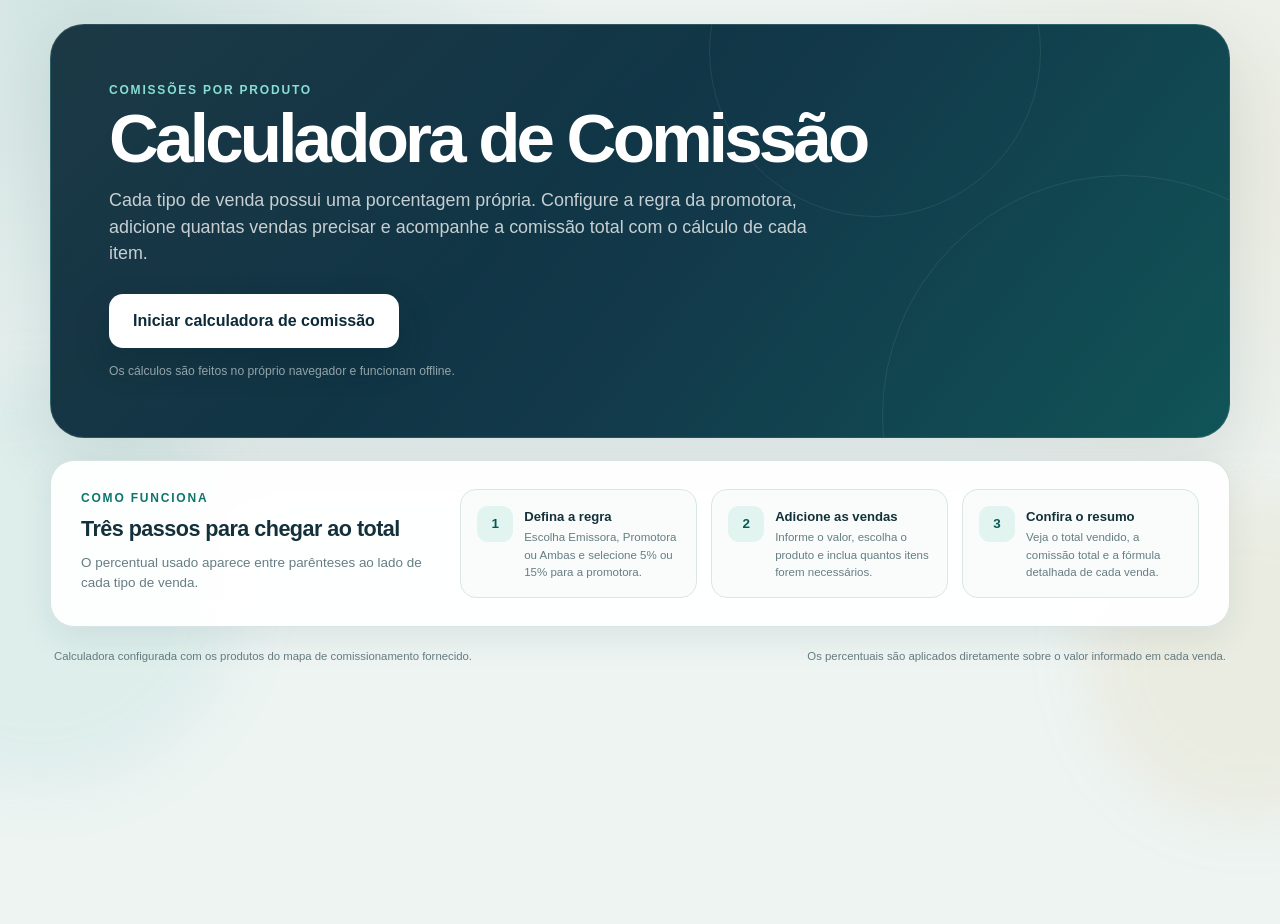
==== calculadora-comissao.html @ 740c47ad "Add commission calculator" ====
<!doctype html>
<html lang="pt-BR">
<head>
  <meta charset="utf-8">
  <meta name="viewport" content="width=device-width, initial-scale=1">
  <meta name="theme-color" content="#12394a">
  <meta name="description" content="Calculadora de comissão por produto, com inclusão de várias vendas, escolha de 5% ou 15% para a promotora e resumo detalhado item por item.">
  <title>Calculadora de Comissão</title>
  <style>
:root {
  --bg: #edf4f2;
  --surface: rgba(255, 255, 255, 0.94);
  --surface-solid: #ffffff;
  --ink: #14313b;
  --muted: #667d83;
  --line: #d9e6e3;
  --line-strong: #c8d9d5;
  --primary: #0d756e;
  --primary-dark: #075a54;
  --primary-soft: #e1f4f0;
  --primary-softer: #f0faf8;
  --navy: #12394a;
  --navy-dark: #0c2a38;
  --gold: #d5a54c;
  --danger: #9c3c3c;
  --danger-soft: #fff1f1;
  --warning: #845f16;
  --warning-soft: #fff8e7;
  --shadow: 0 24px 70px rgba(17, 54, 63, 0.11);
  --shadow-soft: 0 12px 34px rgba(17, 54, 63, 0.075);
  --radius-xl: 30px;
  --radius-lg: 22px;
  --radius-md: 16px;
  --radius-sm: 12px;
  --focus: 0 0 0 4px rgba(13, 117, 110, 0.17);
}

* {
  box-sizing: border-box;
}

html {
  color-scheme: light;
  scroll-behavior: smooth;
}

body {
  min-width: 320px;
  min-height: 100vh;
  margin: 0;
  overflow-x: hidden;
  background:
    radial-gradient(circle at 7% 0%, rgba(13, 117, 110, 0.13), transparent 30rem),
    radial-gradient(circle at 95% 18%, rgba(213, 165, 76, 0.1), transparent 25rem),
    var(--bg);
  color: var(--ink);
  font-family: Inter, ui-sans-serif, -apple-system, BlinkMacSystemFont, "Segoe UI", sans-serif;
  line-height: 1.5;
  -webkit-font-smoothing: antialiased;
}

button,
input,
select {
  font: inherit;
}

button,
select,
summary {
  -webkit-tap-highlight-color: transparent;
}

button,
select,
summary {
  cursor: pointer;
}

button {
  border: 0;
}

button:disabled {
  cursor: not-allowed;
  opacity: 0.48;
  transform: none !important;
  box-shadow: none !important;
}

h1,
h2,
h3,
p {
  margin-top: 0;
}

.page-glow {
  position: fixed;
  z-index: -1;
  border-radius: 999px;
  filter: blur(30px);
  pointer-events: none;
}

.page-glow-one {
  top: 24rem;
  left: -10rem;
  width: 25rem;
  height: 25rem;
  background: rgba(90, 181, 171, 0.1);
}

.page-glow-two {
  right: -8rem;
  bottom: 5rem;
  width: 20rem;
  height: 20rem;
  background: rgba(213, 165, 76, 0.1);
}

.app-shell {
  width: min(1180px, calc(100% - 32px));
  margin: 24px auto 44px;
}

.hero {
  position: relative;
  min-height: 330px;
  padding: 56px 58px;
  overflow: hidden;
  border: 1px solid rgba(255, 255, 255, 0.12);
  border-radius: 34px;
  background:
    linear-gradient(135deg, rgba(255, 255, 255, 0.07), transparent 42%),
    linear-gradient(128deg, var(--navy-dark), var(--navy) 55%, #0f665f 130%);
  box-shadow: var(--shadow);
  color: #fff;
}

.hero::before,
.hero::after {
  position: absolute;
  content: "";
  border: 1px solid rgba(255, 255, 255, 0.08);
  border-radius: 50%;
  pointer-events: none;
}

.hero::before {
  top: -140px;
  right: 16%;
  width: 330px;
  height: 330px;
}

.hero::after {
  right: -135px;
  bottom: -220px;
  width: 480px;
  height: 480px;
}

.eyebrow,
.section-kicker {
  margin-bottom: 6px;
  color: #87ded4;
  font-size: 0.75rem;
  font-weight: 850;
  letter-spacing: 0.15em;
  text-transform: uppercase;
}

.hero h1 {
  position: relative;
  z-index: 1;
  max-width: 760px;
  margin-bottom: 14px;
  font-size: clamp(2.45rem, 5.4vw, 4.5rem);
  line-height: 0.98;
  letter-spacing: -0.055em;
}

.hero-copy {
  position: relative;
  z-index: 1;
  max-width: 720px;
  margin-bottom: 27px;
  color: rgba(255, 255, 255, 0.76);
  font-size: clamp(1rem, 1.6vw, 1.12rem);
}

.hero-button,
.primary-button,
.secondary-button,
.ghost-button,
.copy-button,
.danger-button,
.item-action {
  min-height: 48px;
  border-radius: 14px;
  font-weight: 780;
  transition: transform 150ms ease, box-shadow 150ms ease, background 150ms ease, border-color 150ms ease, color 150ms ease;
}

.hero-button {
  position: relative;
  z-index: 1;
  min-height: 54px;
  padding: 0 24px;
  background: #fff;
  box-shadow: 0 15px 34px rgba(2, 30, 38, 0.22);
  color: var(--navy-dark);
}

.hero-button:hover,
.primary-button:hover,
.secondary-button:hover,
.ghost-button:hover,
.copy-button:hover,
.danger-button:hover,
.item-action:hover {
  transform: translateY(-1px);
}

.hero-button:hover {
  box-shadow: 0 18px 40px rgba(2, 30, 38, 0.28);
}

.hero-note {
  position: relative;
  z-index: 1;
  margin: 14px 0 0;
  color: rgba(255, 255, 255, 0.55);
  font-size: 0.76rem;
}

.how-card,
.card {
  border: 1px solid rgba(211, 226, 223, 0.9);
  background: var(--surface);
  box-shadow: var(--shadow-soft);
  backdrop-filter: blur(12px);
}

.how-card {
  display: grid;
  grid-template-columns: minmax(220px, 0.72fr) minmax(0, 1.55fr);
  gap: 36px;
  margin-top: 22px;
  padding: 28px 30px;
  border-radius: 24px;
}

.how-heading h2 {
  margin-bottom: 8px;
  font-size: 1.35rem;
  letter-spacing: -0.025em;
}

.how-heading > p:last-child {
  margin-bottom: 0;
  color: var(--muted);
  font-size: 0.84rem;
}

.how-card .section-kicker,
.card .section-kicker {
  color: var(--primary);
}

.how-steps {
  display: grid;
  grid-template-columns: repeat(3, minmax(0, 1fr));
  gap: 14px;
}

.how-steps article {
  display: flex;
  gap: 11px;
  min-width: 0;
  padding: 16px;
  border: 1px solid var(--line);
  border-radius: var(--radius-md);
  background: rgba(248, 252, 251, 0.86);
}

.how-steps article > span,
.step-number {
  display: grid;
  flex: 0 0 auto;
  width: 36px;
  height: 36px;
  place-items: center;
  border-radius: 11px;
  background: var(--primary-soft);
  color: var(--primary-dark);
  font-size: 0.84rem;
  font-weight: 900;
}

.how-steps strong {
  display: block;
  margin: 1px 0 3px;
  font-size: 0.82rem;
}

.how-steps p {
  margin: 0;
  color: var(--muted);
  font-size: 0.72rem;
}

.calculator-area {
  margin-top: 24px;
  scroll-margin-top: 16px;
}

.calculator-area.revealed {
  animation: reveal 320ms ease both;
}

@keyframes reveal {
  from {
    transform: translateY(12px);
    opacity: 0;
  }
  to {
    transform: translateY(0);
    opacity: 1;
  }
}

.card {
  border-radius: var(--radius-xl);
}

.settings-card,
.sale-form-card,
.summary-card,
.sales-card {
  padding: 30px;
}

.section-heading {
  display: flex;
  align-items: flex-start;
  gap: 14px;
  margin-bottom: 26px;
}

.section-heading h2,
.summary-heading h2,
.sales-heading h2 {
  margin-bottom: 3px;
  font-size: 1.28rem;
  letter-spacing: -0.025em;
}

.section-heading > div > p:last-child,
.summary-heading p,
.sales-heading p {
  margin-bottom: 0;
  color: var(--muted);
  font-size: 0.83rem;
}

.settings-grid {
  display: grid;
  grid-template-columns: repeat(2, minmax(0, 1fr));
  gap: 16px;
}

.choice-fieldset {
  min-width: 0;
  margin: 0;
  padding: 18px;
  border: 1px solid var(--line);
  border-radius: 18px;
  background: #fbfdfd;
}

.choice-fieldset legend {
  padding: 0 5px;
  color: #294850;
  font-size: 0.84rem;
  font-weight: 820;
}

.segmented-options {
  display: grid;
  gap: 8px;
}

.role-options {
  grid-template-columns: repeat(3, minmax(0, 1fr));
}

.promoter-options {
  grid-template-columns: repeat(2, minmax(0, 1fr));
}

.segmented-options label {
  margin: 0;
}

.segmented-options input {
  position: absolute;
  width: 1px;
  height: 1px;
  overflow: hidden;
  opacity: 0;
  pointer-events: none;
}

.segmented-options span {
  display: grid;
  min-height: 48px;
  place-items: center;
  padding: 8px 10px;
  border: 1px solid var(--line);
  border-radius: 12px;
  background: #fff;
  color: var(--muted);
  font-size: 0.82rem;
  font-weight: 790;
  text-align: center;
  transition: border-color 150ms ease, background 150ms ease, color 150ms ease, box-shadow 150ms ease, transform 150ms ease;
}

.segmented-options span:hover {
  transform: translateY(-1px);
  border-color: #b8d3ce;
}

.segmented-options input:checked + span {
  border-color: rgba(13, 117, 110, 0.4);
  background: var(--primary-soft);
  box-shadow: 0 7px 18px rgba(13, 117, 110, 0.08);
  color: var(--primary-dark);
}

.segmented-options input:focus-visible + span {
  box-shadow: var(--focus);
}

.field-help {
  margin: 9px 2px 0;
  color: var(--muted);
  font-size: 0.72rem;
}

.product-rule-note {
  display: grid;
  grid-template-columns: minmax(220px, 0.7fr) minmax(0, 1.5fr);
  gap: 18px;
  margin-top: 16px;
  padding: 17px 18px;
  border: 1px solid #ead8aa;
  border-radius: 16px;
  background: var(--warning-soft);
  color: var(--warning);
}

.product-rule-note strong {
  font-size: 0.84rem;
}

.product-rule-note p {
  margin: 0;
  font-size: 0.76rem;
}

.workspace-grid {
  display: grid;
  grid-template-columns: minmax(0, 1.08fr) minmax(340px, 0.92fr);
  gap: 24px;
  margin-top: 24px;
  align-items: start;
}

.sale-form-card {
  min-width: 0;
}

.summary-card {
  position: sticky;
  top: 16px;
  overflow: hidden;
  background:
    linear-gradient(160deg, rgba(225, 244, 240, 0.66), rgba(255, 255, 255, 0.96) 42%),
    var(--surface-solid);
}

.summary-card::after {
  position: absolute;
  top: -80px;
  right: -85px;
  width: 210px;
  height: 210px;
  border: 28px solid rgba(13, 117, 110, 0.035);
  border-radius: 50%;
  content: "";
  pointer-events: none;
}

.summary-card > * {
  position: relative;
  z-index: 1;
}

.field {
  margin-bottom: 21px;
}

.field label {
  display: block;
  margin-bottom: 8px;
  color: #294850;
  font-size: 0.86rem;
  font-weight: 780;
}

.currency-control,
.select-wrap,
.search-control {
  position: relative;
}

.currency-control {
  display: flex;
  align-items: center;
  min-height: 60px;
  overflow: hidden;
  border: 1px solid var(--line);
  border-radius: 15px;
  background: #fbfdfd;
  transition: border-color 150ms ease, box-shadow 150ms ease, background 150ms ease;
}

.currency-control:focus-within,
.select-wrap:focus-within,
.search-control:focus-within {
  border-color: rgba(13, 117, 110, 0.6);
  background: #fff;
  box-shadow: var(--focus);
}

.currency-control.invalid {
  border-color: rgba(156, 60, 60, 0.65);
  box-shadow: 0 0 0 4px rgba(156, 60, 60, 0.1);
}

.currency-control > span {
  display: grid;
  align-self: stretch;
  min-width: 58px;
  place-items: center;
  border-right: 1px solid var(--line);
  background: #f0f7f6;
  color: var(--primary-dark);
  font-weight: 850;
}

.currency-control input {
  width: 100%;
  min-width: 0;
  padding: 14px 16px;
  border: 0;
  outline: 0;
  background: transparent;
  color: var(--ink);
  font-size: 1.32rem;
  font-weight: 790;
}

.currency-control input::placeholder {
  color: #a7b8bb;
}

.select-wrap {
  display: flex;
  align-items: center;
  min-height: 56px;
  border: 1px solid var(--line);
  border-radius: 15px;
  background: #fbfdfd;
  transition: border-color 150ms ease, box-shadow 150ms ease, background 150ms ease;
}

.select-wrap select {
  width: 100%;
  min-height: 56px;
  padding: 0 48px 0 15px;
  border: 0;
  outline: 0;
  appearance: none;
  background: transparent;
  color: var(--ink);
  font-weight: 670;
}

.select-wrap > svg {
  position: absolute;
  right: 16px;
  width: 20px;
  height: 20px;
  color: var(--primary);
  pointer-events: none;
}

.field-hint,
.field-error {
  margin: 7px 2px 0;
  font-size: 0.73rem;
}

.field-hint {
  color: var(--muted);
}

.field-error {
  color: var(--danger);
  font-weight: 700;
}

.rate-preview {
  display: flex;
  align-items: center;
  justify-content: space-between;
  gap: 18px;
  margin-top: 2px;
  padding: 17px 18px;
  border: 1px solid rgba(13, 117, 110, 0.2);
  border-radius: 17px;
  background: var(--primary-softer);
}

.rate-preview > div {
  display: grid;
  min-width: 0;
}

.rate-preview span,
.rate-preview small {
  color: var(--muted);
}

.rate-preview span {
  margin-bottom: 2px;
  font-size: 0.68rem;
  font-weight: 750;
  letter-spacing: 0.04em;
  text-transform: uppercase;
}

.rate-preview strong {
  overflow: hidden;
  font-size: 0.91rem;
  text-overflow: ellipsis;
  white-space: nowrap;
}

.rate-preview small {
  overflow: hidden;
  margin-top: 1px;
  font-size: 0.72rem;
  text-overflow: ellipsis;
  white-space: nowrap;
}

.rate-preview b {
  display: grid;
  flex: 0 0 auto;
  min-width: 70px;
  min-height: 46px;
  place-items: center;
  padding: 7px 12px;
  border-radius: 13px;
  background: var(--primary);
  box-shadow: 0 10px 23px rgba(13, 117, 110, 0.18);
  color: #fff;
  font-size: 1.08rem;
}

.form-actions {
  display: flex;
  flex-wrap: wrap;
  gap: 9px;
  margin-top: 25px;
}

.primary-button {
  flex: 1 1 230px;
  padding: 0 19px;
  background: linear-gradient(135deg, var(--primary), #11948a);
  box-shadow: 0 13px 26px rgba(13, 117, 110, 0.21);
  color: #fff;
}

.primary-button:hover {
  box-shadow: 0 16px 31px rgba(13, 117, 110, 0.26);
}

.secondary-button,
.ghost-button,
.copy-button,
.danger-button,
.item-action {
  padding: 0 16px;
  border: 1px solid var(--line);
  background: #fff;
}

.secondary-button,
.copy-button {
  color: var(--primary-dark);
}

.ghost-button {
  color: var(--muted);
}

.summary-heading,
.sales-heading {
  display: flex;
  align-items: flex-start;
  justify-content: space-between;
  gap: 18px;
}

.summary-heading > div,
.sales-heading > div {
  min-width: 0;
}

.summary-count,
.list-total {
  display: inline-flex;
  flex: 0 0 auto;
  min-height: 32px;
  align-items: center;
  justify-content: center;
  padding: 5px 10px;
  border: 1px solid rgba(13, 117, 110, 0.18);
  border-radius: 999px;
  background: var(--primary-soft);
  color: var(--primary-dark);
  font-size: 0.72rem;
  font-weight: 850;
}

.total-amount {
  margin-top: 30px;
  color: var(--navy);
  font-size: clamp(2.8rem, 5vw, 4.15rem);
  font-weight: 920;
  line-height: 0.98;
  letter-spacing: -0.055em;
}

.total-caption {
  min-height: 42px;
  margin: 9px 0 22px;
  color: var(--muted);
  font-size: 0.82rem;
}

.summary-metrics {
  display: grid;
  grid-template-columns: repeat(2, minmax(0, 1fr));
  gap: 10px;
}

.summary-metrics article {
  display: grid;
  min-width: 0;
  gap: 3px;
  padding: 14px;
  border: 1px solid var(--line);
  border-radius: 15px;
  background: rgba(255, 255, 255, 0.78);
}

.summary-metrics span,
.component-breakdown span {
  color: var(--muted);
  font-size: 0.7rem;
  font-weight: 710;
}

.summary-metrics strong {
  overflow: hidden;
  font-size: 0.95rem;
  text-overflow: ellipsis;
  white-space: nowrap;
}

.component-breakdown {
  display: grid;
  gap: 9px;
  margin-top: 10px;
  padding: 14px 15px;
  border: 1px solid var(--line);
  border-radius: 15px;
  background: rgba(255, 255, 255, 0.64);
}

.component-breakdown > div {
  display: flex;
  align-items: center;
  justify-content: space-between;
  gap: 14px;
}

.component-breakdown strong {
  font-size: 0.85rem;
}

.summary-note {
  margin: 14px 2px 0;
  color: var(--muted);
  font-size: 0.72rem;
}

.summary-actions {
  display: grid;
  gap: 8px;
  margin-top: 18px;
}

.copy-button,
.danger-button {
  width: 100%;
}

.danger-button {
  border-color: #efd4d4;
  background: var(--danger-soft);
  color: var(--danger);
}

.sales-card {
  margin-top: 24px;
}

.sales-heading {
  padding-bottom: 22px;
  border-bottom: 1px solid var(--line);
}

.empty-state {
  margin-top: 20px;
  padding: 35px 20px;
  border: 1px dashed var(--line-strong);
  border-radius: 18px;
  background: #f9fcfb;
  text-align: center;
}

.empty-state strong {
  display: block;
  margin-bottom: 4px;
  font-size: 0.9rem;
}

.empty-state p {
  margin: 0;
  color: var(--muted);
  font-size: 0.78rem;
}

.sales-list {
  display: grid;
  gap: 12px;
  margin-top: 20px;
}

.sale-item {
  display: grid;
  grid-template-columns: minmax(230px, 1.15fr) minmax(230px, 1.18fr) minmax(105px, 0.48fr) minmax(120px, 0.55fr) auto;
  gap: 14px;
  align-items: center;
  padding: 18px;
  border: 1px solid var(--line);
  border-radius: 18px;
  background: #fff;
  transition: border-color 150ms ease, box-shadow 150ms ease, transform 150ms ease;
}

.sale-item:hover {
  transform: translateY(-1px);
  border-color: #c4dad6;
  box-shadow: 0 9px 24px rgba(17, 54, 63, 0.06);
}

.sale-identity {
  display: flex;
  min-width: 0;
  align-items: flex-start;
  gap: 11px;
}

.sale-index {
  display: grid;
  flex: 0 0 auto;
  min-width: 46px;
  min-height: 46px;
  place-items: center;
  padding: 5px;
  border-radius: 13px;
  background: var(--primary-soft);
  color: var(--primary-dark);
  font-size: 0.7rem;
  font-weight: 900;
  text-align: center;
}

.sale-identity > div {
  min-width: 0;
}

.sale-identity h3 {
  margin-bottom: 3px;
  font-size: 0.91rem;
  letter-spacing: -0.01em;
  line-height: 1.3;
}

.sale-identity h3 span {
  color: var(--primary);
}

.sale-identity p {
  margin: 0;
  color: var(--muted);
  font-size: 0.69rem;
  line-height: 1.4;
}

.sale-formula {
  display: grid;
  min-width: 0;
  gap: 2px;
}

.sale-formula span,
.sale-value-block span,
.sale-commission-block span {
  color: var(--muted);
  font-size: 0.65rem;
  font-weight: 720;
  letter-spacing: 0.03em;
  text-transform: uppercase;
}

.sale-formula strong {
  font-size: 0.82rem;
  line-height: 1.4;
}

.sale-formula small {
  color: var(--muted);
  font-size: 0.66rem;
  line-height: 1.4;
}

.sale-value-block,
.sale-commission-block {
  display: grid;
  min-width: 0;
  gap: 2px;
}

.sale-value-block strong,
.sale-commission-block strong {
  overflow: hidden;
  font-size: 0.86rem;
  text-overflow: ellipsis;
  white-space: nowrap;
}

.sale-commission-block strong {
  color: var(--primary-dark);
  font-size: 0.96rem;
}

.sale-actions {
  display: flex;
  justify-content: flex-end;
  gap: 7px;
}

.item-action {
  min-height: 38px;
  padding: 0 11px;
  border-radius: 11px;
  color: var(--muted);
  font-size: 0.72rem;
}

.item-action.edit {
  color: var(--primary-dark);
}

.item-action.remove {
  border-color: #efd7d7;
  color: var(--danger);
}

.rate-card {
  margin-top: 24px;
  overflow: hidden;
}

.rate-card summary {
  display: flex;
  min-height: 88px;
  align-items: center;
  justify-content: space-between;
  gap: 20px;
  padding: 22px 28px;
  list-style: none;
  user-select: none;
}

.rate-card summary::-webkit-details-marker {
  display: none;
}

.rate-card summary span {
  display: grid;
}

.rate-card summary strong {
  font-size: 0.94rem;
}

.rate-card summary small {
  margin-top: 3px;
  color: var(--muted);
  font-size: 0.75rem;
}

.rate-card summary > svg {
  width: 21px;
  height: 21px;
  color: var(--primary);
  transition: transform 180ms ease;
}

.rate-card[open] summary > svg {
  transform: rotate(180deg);
}

.table-content {
  padding: 0 28px 28px;
  border-top: 1px solid var(--line);
}

.search-control {
  display: flex;
  max-width: 440px;
  min-height: 46px;
  align-items: center;
  gap: 9px;
  margin: 20px 0 16px;
  padding: 0 13px;
  border: 1px solid var(--line);
  border-radius: 13px;
  background: #fbfdfd;
}

.search-control svg {
  flex: 0 0 auto;
  width: 19px;
  height: 19px;
  color: var(--muted);
}

.search-control input {
  width: 100%;
  border: 0;
  outline: 0;
  background: transparent;
  color: var(--ink);
}

.search-control input::placeholder {
  color: #93a5a9;
}

.table-wrap {
  overflow: auto;
  border: 1px solid var(--line);
  border-radius: 16px;
  background: #fff;
}

table {
  width: 100%;
  border-collapse: collapse;
  font-size: 0.78rem;
}

th,
td {
  padding: 12px 13px;
  border-bottom: 1px solid #e7efee;
  text-align: left;
  vertical-align: middle;
}

th {
  position: sticky;
  z-index: 1;
  top: 0;
  background: #f2f8f6;
  color: #496168;
  font-size: 0.67rem;
  letter-spacing: 0.04em;
  text-transform: uppercase;
  white-space: nowrap;
}

tr:last-child td {
  border-bottom: 0;
}

tbody tr:hover {
  background: #f9fcfb;
}

.code-badge,
.percent-badge,
.used-rate-badge {
  display: inline-flex;
  align-items: center;
  justify-content: center;
  border-radius: 999px;
  font-size: 0.69rem;
  font-weight: 830;
  white-space: nowrap;
}

.code-badge {
  padding: 4px 8px;
  background: #eef4f3;
  color: #52686e;
}

.percent-badge {
  min-width: 48px;
  padding: 4px 8px;
  background: #f1f5f4;
  color: #536b70;
}

.percent-badge.zero {
  color: #87979a;
}

.used-rate-badge {
  min-width: 54px;
  padding: 5px 9px;
  background: var(--primary-soft);
  color: var(--primary-dark);
}

.empty-table-message {
  margin: 0;
  padding: 24px;
  color: var(--muted);
  text-align: center;
}

footer {
  display: flex;
  align-items: flex-start;
  justify-content: space-between;
  gap: 24px;
  padding: 21px 4px 0;
  color: var(--muted);
  font-size: 0.71rem;
}

footer p {
  margin-bottom: 0;
}

.toast {
  position: fixed;
  z-index: 50;
  right: 24px;
  bottom: 24px;
  transform: translateY(18px);
  padding: 12px 16px;
  border-radius: 12px;
  background: var(--navy-dark);
  box-shadow: var(--shadow-soft);
  color: #fff;
  font-size: 0.8rem;
  font-weight: 720;
  opacity: 0;
  pointer-events: none;
  transition: opacity 180ms ease, transform 180ms ease;
}

.toast.show {
  transform: translateY(0);
  opacity: 1;
}

.noscript-message {
  position: fixed;
  z-index: 100;
  right: 16px;
  bottom: 16px;
  left: 16px;
  padding: 14px;
  border-radius: 12px;
  background: var(--danger);
  color: #fff;
  text-align: center;
}

[hidden] {
  display: none !important;
}

.hero-button:focus-visible,
.primary-button:focus-visible,
.secondary-button:focus-visible,
.ghost-button:focus-visible,
.copy-button:focus-visible,
.danger-button:focus-visible,
.item-action:focus-visible,
summary:focus-visible {
  outline: 0;
  box-shadow: var(--focus);
}

@media (max-width: 1040px) {
  .how-card {
    grid-template-columns: 1fr;
    gap: 18px;
  }

  .workspace-grid {
    grid-template-columns: 1fr;
  }

  .summary-card {
    position: static;
  }

  .sale-item {
    grid-template-columns: minmax(230px, 1.05fr) minmax(230px, 1fr) minmax(110px, 0.48fr) minmax(120px, 0.55fr);
  }

  .sale-actions {
    grid-column: 1 / -1;
    justify-content: flex-end;
    padding-top: 11px;
    border-top: 1px solid var(--line);
  }
}

@media (max-width: 790px) {
  .app-shell {
    width: min(100% - 20px, 1180px);
    margin-top: 10px;
  }

  .hero {
    min-height: auto;
    padding: 38px 28px;
    border-radius: 25px;
  }

  .hero h1 {
    font-size: clamp(2.25rem, 10vw, 3.45rem);
  }

  .how-card {
    padding: 24px 20px;
  }

  .how-steps {
    grid-template-columns: 1fr;
  }

  .settings-card,
  .sale-form-card,
  .summary-card,
  .sales-card {
    padding: 23px 19px;
    border-radius: 22px;
  }

  .settings-grid {
    grid-template-columns: 1fr;
  }

  .product-rule-note {
    grid-template-columns: 1fr;
    gap: 5px;
  }

  .sale-item {
    grid-template-columns: repeat(2, minmax(0, 1fr));
  }

  .sale-identity,
  .sale-formula {
    grid-column: 1 / -1;
  }

  .sale-actions {
    grid-column: 1 / -1;
  }

  .rate-card summary,
  .table-content {
    padding-right: 19px;
    padding-left: 19px;
  }

  footer {
    flex-direction: column;
    gap: 5px;
  }
}

@media (max-width: 520px) {
  .hero {
    padding: 31px 21px;
  }

  .hero-button {
    width: 100%;
    padding: 0 14px;
  }

  .role-options {
    grid-template-columns: 1fr;
  }

  .segmented-options span {
    min-height: 44px;
  }

  .form-actions {
    flex-direction: column;
  }

  .primary-button,
  .secondary-button,
  .ghost-button {
    width: 100%;
    flex-basis: auto;
  }

  .rate-preview {
    align-items: flex-start;
  }

  .rate-preview strong,
  .rate-preview small {
    white-space: normal;
  }

  .summary-heading,
  .sales-heading {
    flex-direction: column;
    gap: 10px;
  }

  .summary-metrics {
    grid-template-columns: 1fr;
  }

  .total-amount {
    font-size: clamp(2.55rem, 15vw, 3.35rem);
  }

  .sale-item {
    grid-template-columns: 1fr;
    padding: 16px;
  }

  .sale-identity,
  .sale-formula,
  .sale-actions {
    grid-column: auto;
  }

  .sale-value-block,
  .sale-commission-block {
    padding: 10px 0;
    border-top: 1px solid var(--line);
  }

  .sale-actions {
    justify-content: stretch;
  }

  .item-action {
    flex: 1;
  }

  .toast {
    right: 12px;
    bottom: 12px;
    left: 12px;
    text-align: center;
  }
}

@media (prefers-reduced-motion: reduce) {
  *,
  *::before,
  *::after {
    scroll-behavior: auto !important;
    transition-duration: 0.01ms !important;
    animation-duration: 0.01ms !important;
    animation-iteration-count: 1 !important;
  }
}

  </style>
</head>
<body>
  <div class="page-glow page-glow-one" aria-hidden="true"></div>
  <div class="page-glow page-glow-two" aria-hidden="true"></div>

  <div class="app-shell">
    <header class="hero">
      <p class="eyebrow">Comissões por produto</p>
      <h1>Calculadora de Comissão</h1>
      <p class="hero-copy">
        Cada tipo de venda possui uma porcentagem própria. Configure a regra da promotora,
        adicione quantas vendas precisar e acompanhe a comissão total com o cálculo de cada item.
      </p>
      <button
        class="hero-button"
        id="startCalculator"
        type="button"
        aria-controls="calculatorArea"
        aria-expanded="false"
      >
        Iniciar calculadora de comissão
      </button>
      <p class="hero-note">Os cálculos são feitos no próprio navegador e funcionam offline.</p>
    </header>

    <section class="how-card" aria-labelledby="howTitle">
      <div class="how-heading">
        <p class="section-kicker">Como funciona</p>
        <h2 id="howTitle">Três passos para chegar ao total</h2>
        <p>O percentual usado aparece entre parênteses ao lado de cada tipo de venda.</p>
      </div>

      <div class="how-steps">
        <article>
          <span>1</span>
          <div>
            <strong>Defina a regra</strong>
            <p>Escolha Emissora, Promotora ou Ambas e selecione 5% ou 15% para a promotora.</p>
          </div>
        </article>
        <article>
          <span>2</span>
          <div>
            <strong>Adicione as vendas</strong>
            <p>Informe o valor, escolha o produto e inclua quantos itens forem necessários.</p>
          </div>
        </article>
        <article>
          <span>3</span>
          <div>
            <strong>Confira o resumo</strong>
            <p>Veja o total vendido, a comissão total e a fórmula detalhada de cada venda.</p>
          </div>
        </article>
      </div>
    </section>

    <main class="calculator-area" id="calculatorArea" hidden>
      <section class="card settings-card" aria-labelledby="settingsTitle">
        <div class="section-heading">
          <span class="step-number">1</span>
          <div>
            <p class="section-kicker">Configuração geral</p>
            <h2 id="settingsTitle">Defina como a comissão será calculada</h2>
            <p>Alterar uma opção abaixo recalcula automaticamente todas as vendas adicionadas.</p>
          </div>
        </div>

        <div class="settings-grid">
          <fieldset class="choice-fieldset">
            <legend>Comissão de quem?</legend>
            <div class="segmented-options role-options">
              <label>
                <input type="radio" name="role" value="emissor">
                <span>Emissora</span>
              </label>
              <label>
                <input type="radio" name="role" value="promotor" checked>
                <span>Promotora</span>
              </label>
              <label>
                <input type="radio" name="role" value="ambos">
                <span>Ambas</span>
              </label>
            </div>
            <p class="field-help" id="roleHelp">O percentual exibido nos produtos corresponde à comissão da promotora.</p>
          </fieldset>

          <fieldset class="choice-fieldset promoter-setting">
            <legend>Percentual da promotora</legend>
            <div class="segmented-options promoter-options">
              <label>
                <input type="radio" name="promoterRate" value="5">
                <span>5%</span>
              </label>
              <label>
                <input type="radio" name="promoterRate" value="15" checked>
                <span>15%</span>
              </label>
            </div>
            <p class="field-help">Aplicado somente aos produtos que têm 5% no mapa. Produtos com 0% continuam em 0%.</p>
          </fieldset>
        </div>

        <div class="product-rule-note" role="note">
          <strong>As comissões variam de acordo com o produto.</strong>
          <p>
            Ao abrir “Tipo de venda”, observe a porcentagem entre parênteses. Esse é o percentual
            que será aplicado ao valor daquela venda conforme as configurações escolhidas acima.
          </p>
        </div>
      </section>

      <div class="workspace-grid">
        <form class="card sale-form-card" id="saleForm" novalidate>
          <div class="section-heading">
            <span class="step-number">2</span>
            <div>
              <p class="section-kicker">Nova venda</p>
              <h2 id="saleFormTitle">Adicione uma venda</h2>
              <p>Depois de adicionar, o item entra no detalhamento e no total.</p>
            </div>
          </div>

          <div class="field">
            <label for="saleValue">Valor da venda</label>
            <div class="currency-control">
              <span aria-hidden="true">R$</span>
              <input
                id="saleValue"
                name="saleValue"
                type="text"
                inputmode="decimal"
                autocomplete="off"
                placeholder="0,00"
                aria-describedby="saleValueHint saleValueError"
              >
            </div>
            <p class="field-hint" id="saleValueHint">Exemplo: 1.250,00</p>
            <p class="field-error" id="saleValueError" hidden>Informe um valor maior que zero.</p>
          </div>

          <div class="field">
            <label for="saleType">Tipo de venda</label>
            <div class="select-wrap">
              <select id="saleType" name="saleType" required aria-describedby="saleTypeHint"></select>
              <svg viewBox="0 0 20 20" aria-hidden="true">
                <path d="m5 7.5 5 5 5-5" fill="none" stroke="currentColor" stroke-linecap="round" stroke-linejoin="round" stroke-width="1.8"/>
              </svg>
            </div>
            <p class="field-hint" id="saleTypeHint">A porcentagem entre parênteses é a usada nesta venda.</p>
          </div>

          <div class="rate-preview" aria-live="polite">
            <div>
              <span>Percentual deste produto</span>
              <strong id="currentProductName">Bilhete Internacional</strong>
              <small id="currentProductMeta">BILI · Internacional · Bilhete</small>
            </div>
            <b id="currentProductRate">15%</b>
          </div>

          <div class="form-actions">
            <button class="primary-button" id="submitSaleButton" type="submit">Adicionar venda à lista</button>
            <button class="secondary-button" id="cancelEditButton" type="button" hidden>Cancelar edição</button>
            <button class="ghost-button" id="clearFormButton" type="button">Limpar campos</button>
          </div>
        </form>

        <aside class="card summary-card" aria-labelledby="summaryTitle" aria-live="polite">
          <div class="summary-heading">
            <div>
              <p class="section-kicker">Resumo automático</p>
              <h2 id="summaryTitle">Comissão total</h2>
              <p id="summaryRuleLabel">Comissão da promotora</p>
            </div>
            <span class="summary-count" id="summaryCount">0 vendas</span>
          </div>

          <div class="total-amount" id="totalCommission">R$ 0,00</div>
          <p class="total-caption" id="totalCaption">Adicione a primeira venda para iniciar o cálculo.</p>

          <div class="summary-metrics">
            <article>
              <span>Total vendido</span>
              <strong id="totalSalesValue">R$ 0,00</strong>
            </article>
            <article>
              <span>Taxa média efetiva</span>
              <strong id="averageRate">0%</strong>
            </article>
          </div>

          <div class="component-breakdown">
            <div>
              <span>Total da emissora</span>
              <strong id="totalIssuer">R$ 0,00</strong>
            </div>
            <div>
              <span>Total da promotora</span>
              <strong id="totalPromoter">R$ 0,00</strong>
            </div>
          </div>

          <p class="summary-note">
            A comissão total é a soma das comissões individuais mostradas na lista abaixo.
          </p>

          <div class="summary-actions">
            <button class="copy-button" id="copySummaryButton" type="button" disabled>Copiar resumo detalhado</button>
            <button class="danger-button" id="clearAllButton" type="button" disabled>Limpar todas as vendas</button>
          </div>
        </aside>
      </div>

      <section class="card sales-card" aria-labelledby="salesTitle">
        <div class="sales-heading">
          <div>
            <p class="section-kicker">Detalhamento item por item</p>
            <h2 id="salesTitle">Vendas adicionadas</h2>
            <p>Cada linha mostra o valor da venda, a porcentagem aplicada, a fórmula e a comissão gerada.</p>
          </div>
          <span class="list-total" id="listTotal">0 itens</span>
        </div>

        <div class="empty-state" id="emptyState">
          <strong>Nenhuma venda adicionada ainda.</strong>
          <p>Use o formulário acima para incluir a primeira venda.</p>
        </div>

        <div class="sales-list" id="salesList"></div>
      </section>

      <details class="card rate-card">
        <summary>
          <span>
            <strong>Consultar tabela completa de percentuais</strong>
            <small>A tabela acompanha a regra de 5% ou 15% escolhida para a promotora.</small>
          </span>
          <svg viewBox="0 0 20 20" aria-hidden="true">
            <path d="m5 7.5 5 5 5-5" fill="none" stroke="currentColor" stroke-linecap="round" stroke-linejoin="round" stroke-width="1.8"/>
          </svg>
        </summary>

        <div class="table-content">
          <label class="search-control" for="rateSearch">
            <svg viewBox="0 0 20 20" aria-hidden="true">
              <circle cx="8.5" cy="8.5" r="5" fill="none" stroke="currentColor" stroke-width="1.6"/>
              <path d="m12.3 12.3 4 4" fill="none" stroke="currentColor" stroke-linecap="round" stroke-width="1.6"/>
            </svg>
            <input id="rateSearch" type="search" placeholder="Buscar por produto, sigla ou categoria">
          </label>

          <div class="table-wrap">
            <table>
              <thead>
                <tr>
                  <th>Tipo de venda</th>
                  <th>Sigla</th>
                  <th>Categoria</th>
                  <th>Emissora</th>
                  <th>Promotora</th>
                  <th>Percentual usado</th>
                </tr>
              </thead>
              <tbody id="rateTableBody"></tbody>
            </table>
            <p class="empty-table-message" id="emptyTableMessage" hidden>Nenhum tipo encontrado.</p>
          </div>
        </div>
      </details>
    </main>

    <footer>
      <p>Calculadora configurada com os produtos do mapa de comissionamento fornecido.</p>
      <p>Os percentuais são aplicados diretamente sobre o valor informado em cada venda.</p>
    </footer>
  </div>

  <div class="toast" id="toast" role="status" aria-live="polite"></div>

  <noscript>
    <div class="noscript-message">Ative o JavaScript para usar a calculadora de comissão.</div>
  </noscript>

  <script>
"use strict";

// Percentuais transcritos do mapa de comissionamento fornecido.
// A configuração de 5% ou 15% afeta somente os produtos cujo percentual
// original da promotora é 5%. Produtos com 0% permanecem em 0%.
const products = [
  { description: "Bilhete Nacional", code: "BILN", category: "Nacional", classification: "Bilhete", issuerRate: 6, promoterOriginalRate: 0 },
  { description: "Bilhete Internacional", code: "BILI", category: "Internacional", classification: "Bilhete", issuerRate: 8, promoterOriginalRate: 5 },
  { description: "Bilhete TAP", code: "BILP", category: "Internacional", classification: "Bilhete", issuerRate: 8, promoterOriginalRate: 5 },
  { description: "Bilhete Nacional EMP", code: "BLE", category: "Nacional", classification: "Bilhete", issuerRate: 13, promoterOriginalRate: 0 },
  { description: "Reembolso Bilhete Nacional", code: "BIRN", category: "Nacional", classification: "Bilhete", issuerRate: 7, promoterOriginalRate: 5 },
  { description: "Reembolso Bilhete Internacional", code: "BIRI", category: "Internacional", classification: "Bilhete", issuerRate: 8, promoterOriginalRate: 0 },
  { description: "Reembolso Bilhete TAP", code: "TRTP", category: "Internacional", classification: "Bilhete", issuerRate: 8, promoterOriginalRate: 0 },
  { description: "Marcação de Assento Criança TAP", code: "MACH", category: "Internacional", classification: "Bilhete", issuerRate: 40, promoterOriginalRate: 0 },
  { description: "Marcação de Assento Internacional", code: "MASI", category: "Internacional", classification: "Bilhete", issuerRate: 40, promoterOriginalRate: 0 },
  { description: "Outras Taxas de Serviços TAP", code: "OXTP", category: "Internacional", classification: "Diversos", issuerRate: 40, promoterOriginalRate: 0 },
  { description: "Hotel Nacional", code: "HOTN", category: "Nacional", classification: "Hotelaria", issuerRate: 8, promoterOriginalRate: 5 },
  { description: "Hotel Nacional com a Receber", code: "HNCR", category: "Nacional", classification: "Hotelaria", issuerRate: 8, promoterOriginalRate: 5 },
  { description: "Hotel Inter", code: "THI", category: "Internacional", classification: "Hotelaria", issuerRate: 10, promoterOriginalRate: 5 },
  { description: "Hotel Inter com a Receber", code: "HICR", category: "Internacional", classification: "Hotelaria", issuerRate: 10, promoterOriginalRate: 0 },
  { description: "Pacote Terrestre Nacional", code: "PCTN", category: "Nacional", classification: "Pacote", issuerRate: 10, promoterOriginalRate: 5 },
  { description: "Pacote Terrestre Internacional", code: "PCTI", category: "Internacional", classification: "Pacote", issuerRate: 10, promoterOriginalRate: 5 },
  { description: "Comissão a Receber Nacional", code: "COMN", category: "Nacional", classification: "Pacote", issuerRate: 10, promoterOriginalRate: 5 },
  { description: "Comissão Inter", code: "COMI", category: "Internacional", classification: "Pacote", issuerRate: 10, promoterOriginalRate: 5 },
  { description: "Carro Nacional", code: "LOCN", category: "Nacional", classification: "Locação", issuerRate: 8, promoterOriginalRate: 5 },
  { description: "Carro Nacional Comissão a Receber", code: "LNCR", category: "Nacional", classification: "Locação", issuerRate: 8, promoterOriginalRate: 5 },
  { description: "Carro Internacional", code: "LOCI", category: "Internacional", classification: "Locação", issuerRate: 10, promoterOriginalRate: 5 },
  { description: "Multa e Avarias Locação", code: "MLOC", category: "Nacional", classification: "Locação", issuerRate: 6, promoterOriginalRate: 5 },
  { description: "Assistência Conforto Nacional", code: "ACON", category: "Nacional", classification: "Diversos", issuerRate: 10, promoterOriginalRate: 5 },
  { description: "Assistência Conforto Internacional", code: "ASI", category: "Internacional", classification: "Bilhete", issuerRate: 10, promoterOriginalRate: 5 },
  { description: "Seguro Nacional", code: "SEGN", category: "Nacional", classification: "Diversos", issuerRate: 10, promoterOriginalRate: 5 },
  { description: "Seguro Internacional", code: "SEGI", category: "Internacional", classification: "Diversos", issuerRate: 12, promoterOriginalRate: 5 },
  { description: "Seguro Inter JMJ", code: "SJMJ", category: "Internacional", classification: "Diversos", issuerRate: 10, promoterOriginalRate: 0 },
  { description: "Cruzeiro Nacional", code: "CNAC", category: "Nacional", classification: "Diversos", issuerRate: 10, promoterOriginalRate: 5 },
  { description: "Cruzeiro Internacional", code: "CINT", category: "Internacional", classification: "Diversos", issuerRate: 10, promoterOriginalRate: 5 },
  { description: "Transfer", code: "TRAN", category: "Nacional", classification: "Diversos", issuerRate: 10, promoterOriginalRate: 5 },
  { description: "Inscrição em Eventos", code: "IEVE", category: "Internacional", classification: "Diversos", issuerRate: 10, promoterOriginalRate: 5 },
  { description: "Evento", code: "EVEN", category: "Nacional", classification: "Diversos", issuerRate: 8, promoterOriginalRate: 5 },
  { description: "Fretamento", code: "FRET", category: "Nacional", classification: "Diversos", issuerRate: 6, promoterOriginalRate: 5 },
  { description: "Rodoviário Nacional", code: "RODN", category: "Nacional", classification: "Rodoviário", issuerRate: 10, promoterOriginalRate: 0 },
  { description: "Rodoviário Internacional", code: "RODI", category: "Internacional", classification: "Rodoviário", issuerRate: 10, promoterOriginalRate: 5 },
  { description: "Taxa Bloqueio JMJ", code: "TBLO", category: "Internacional", classification: "Diversos", issuerRate: 10, promoterOriginalRate: 0 },
  { description: "Visto", code: "VIST", category: "Internacional", classification: "Diversos", issuerRate: 50, promoterOriginalRate: 0 },
  { description: "RAV Internacional", code: "RAV", category: "Internacional", classification: "Diversos", issuerRate: 8, promoterOriginalRate: 5 }
];

const state = {
  role: "promotor",
  promoterRate: 15,
  sales: [],
  editingId: null
};

const currencyFormatter = new Intl.NumberFormat("pt-BR", {
  style: "currency",
  currency: "BRL",
  minimumFractionDigits: 2,
  maximumFractionDigits: 2
});

const numberFormatter = new Intl.NumberFormat("pt-BR", {
  minimumFractionDigits: 0,
  maximumFractionDigits: 2
});

const inputNumberFormatter = new Intl.NumberFormat("pt-BR", {
  minimumFractionDigits: 2,
  maximumFractionDigits: 2
});

const elements = {
  startCalculator: document.querySelector("#startCalculator"),
  calculatorArea: document.querySelector("#calculatorArea"),
  roleInputs: [...document.querySelectorAll('input[name="role"]')],
  promoterRateInputs: [...document.querySelectorAll('input[name="promoterRate"]')],
  roleHelp: document.querySelector("#roleHelp"),
  saleForm: document.querySelector("#saleForm"),
  saleFormTitle: document.querySelector("#saleFormTitle"),
  saleValue: document.querySelector("#saleValue"),
  saleValueControl: document.querySelector(".currency-control"),
  saleValueError: document.querySelector("#saleValueError"),
  saleType: document.querySelector("#saleType"),
  currentProductName: document.querySelector("#currentProductName"),
  currentProductMeta: document.querySelector("#currentProductMeta"),
  currentProductRate: document.querySelector("#currentProductRate"),
  submitSaleButton: document.querySelector("#submitSaleButton"),
  cancelEditButton: document.querySelector("#cancelEditButton"),
  clearFormButton: document.querySelector("#clearFormButton"),
  summaryRuleLabel: document.querySelector("#summaryRuleLabel"),
  summaryCount: document.querySelector("#summaryCount"),
  totalCommission: document.querySelector("#totalCommission"),
  totalCaption: document.querySelector("#totalCaption"),
  totalSalesValue: document.querySelector("#totalSalesValue"),
  averageRate: document.querySelector("#averageRate"),
  totalIssuer: document.querySelector("#totalIssuer"),
  totalPromoter: document.querySelector("#totalPromoter"),
  copySummaryButton: document.querySelector("#copySummaryButton"),
  clearAllButton: document.querySelector("#clearAllButton"),
  listTotal: document.querySelector("#listTotal"),
  emptyState: document.querySelector("#emptyState"),
  salesList: document.querySelector("#salesList"),
  rateSearch: document.querySelector("#rateSearch"),
  rateTableBody: document.querySelector("#rateTableBody"),
  emptyTableMessage: document.querySelector("#emptyTableMessage"),
  toast: document.querySelector("#toast")
};

let toastTimer;

function formatCurrency(value) {
  return currencyFormatter.format(Number.isFinite(value) ? value : 0);
}

function formatRate(value) {
  return `${numberFormatter.format(Number.isFinite(value) ? value : 0)}%`;
}

function normalizeSearch(value) {
  return String(value || "")
    .normalize("NFD")
    .replace(/[\u0300-\u036f]/g, "")
    .toLowerCase()
    .trim();
}

function parseCurrency(value) {
  if (!value || typeof value !== "string") return 0;

  let sanitized = value
    .trim()
    .replace(/R\$/gi, "")
    .replace(/\s/g, "")
    .replace(/[^0-9,.-]/g, "")
    .replace(/-/g, "");

  if (!sanitized) return 0;

  const commaCount = (sanitized.match(/,/g) || []).length;
  const dotCount = (sanitized.match(/\./g) || []).length;
  const lastComma = sanitized.lastIndexOf(",");
  const lastDot = sanitized.lastIndexOf(".");

  if (commaCount > 0 && dotCount > 0) {
    if (lastComma > lastDot) {
      sanitized = sanitized.replace(/\./g, "").replace(/,/g, ".");
    } else {
      sanitized = sanitized.replace(/,/g, "");
    }
  } else if (commaCount > 0) {
    const parts = sanitized.split(",");
    const decimalPart = parts.pop() || "";
    sanitized = `${parts.join("")}.${decimalPart}`;
  } else if (dotCount > 0) {
    const parts = sanitized.split(".");
    const lastPart = parts[parts.length - 1] || "";
    const looksLikeThousands = lastPart.length === 3 && parts.slice(1).every((part) => part.length === 3);

    if (looksLikeThousands) {
      sanitized = parts.join("");
    } else {
      const decimalPart = parts.pop() || "";
      sanitized = `${parts.join("")}.${decimalPart}`;
    }
  }

  const parsed = Number.parseFloat(sanitized);
  return Number.isFinite(parsed) && parsed > 0 ? parsed : 0;
}

function getProduct(code) {
  return products.find((product) => product.code === code) || products.find((product) => product.code === "BILI") || products[0];
}

function getPromoterRate(product) {
  return product.promoterOriginalRate === 5
    ? state.promoterRate
    : product.promoterOriginalRate;
}

function getSelectedRate(product) {
  const promoterRate = getPromoterRate(product);

  if (state.role === "emissor") return product.issuerRate;
  if (state.role === "ambos") return product.issuerRate + promoterRate;
  return promoterRate;
}

function getRoleLabel(role = state.role) {
  if (role === "emissor") return "Comissão da emissora";
  if (role === "ambos") return "Emissora + promotora";
  return "Comissão da promotora";
}

function calculateSale(sale) {
  const product = getProduct(sale.productCode);
  const promoterRate = getPromoterRate(product);
  const issuerCommission = sale.value * (product.issuerRate / 100);
  const promoterCommission = sale.value * (promoterRate / 100);
  const combinedCommission = issuerCommission + promoterCommission;
  const selectedRate = getSelectedRate(product);

  let selectedCommission = promoterCommission;
  if (state.role === "emissor") selectedCommission = issuerCommission;
  if (state.role === "ambos") selectedCommission = combinedCommission;

  return {
    product,
    promoterRate,
    issuerCommission,
    promoterCommission,
    combinedCommission,
    selectedRate,
    selectedCommission
  };
}

function getTotals() {
  return state.sales.reduce((totals, sale) => {
    const calculation = calculateSale(sale);
    totals.salesValue += sale.value;
    totals.issuer += calculation.issuerCommission;
    totals.promoter += calculation.promoterCommission;
    totals.selected += calculation.selectedCommission;
    return totals;
  }, {
    salesValue: 0,
    issuer: 0,
    promoter: 0,
    selected: 0
  });
}

function showToast(message) {
  window.clearTimeout(toastTimer);
  elements.toast.textContent = message;
  elements.toast.classList.add("show");
  toastTimer = window.setTimeout(() => elements.toast.classList.remove("show"), 2300);
}

function setValueError(show) {
  elements.saleValueError.hidden = !show;
  elements.saleValueControl.classList.toggle("invalid", show);
  elements.saleValue.setAttribute("aria-invalid", String(show));
}

function populateSaleTypes() {
  const previousCode = elements.saleType.value || "BILI";
  const classifications = [...new Set(products.map((product) => product.classification))];
  const fragment = document.createDocumentFragment();

  classifications.forEach((classification) => {
    const group = document.createElement("optgroup");
    group.label = classification;

    products
      .filter((product) => product.classification === classification)
      .forEach((product) => {
        const option = document.createElement("option");
        option.value = product.code;
        option.textContent = `${product.description} (${formatRate(getSelectedRate(product))})`;
        group.append(option);
      });

    fragment.append(group);
  });

  elements.saleType.replaceChildren(fragment);
  elements.saleType.value = products.some((product) => product.code === previousCode)
    ? previousCode
    : "BILI";
}

function updateProductPreview() {
  const product = getProduct(elements.saleType.value);
  const selectedRate = getSelectedRate(product);
  const roleShort = state.role === "emissor"
    ? "Emissora"
    : state.role === "ambos"
      ? "Emissora + promotora"
      : "Promotora";

  elements.currentProductName.textContent = product.description;
  elements.currentProductMeta.textContent = `${product.code} · ${product.category} · ${product.classification} · ${roleShort}`;
  elements.currentProductRate.textContent = formatRate(selectedRate);
}

function updateSettingsCopy() {
  const messages = {
    emissor: "O percentual exibido nos produtos corresponde à comissão da emissora.",
    promotor: "O percentual exibido nos produtos corresponde à comissão da promotora.",
    ambos: "O percentual exibido nos produtos é a soma da emissora com a promotora."
  };

  elements.roleHelp.textContent = messages[state.role];
  elements.summaryRuleLabel.textContent = getRoleLabel();
}

function renderRateTable(filter = elements.rateSearch.value) {
  const normalizedFilter = normalizeSearch(filter);
  const filteredProducts = products.filter((product) => {
    const haystack = normalizeSearch([
      product.description,
      product.code,
      product.category,
      product.classification
    ].join(" "));

    return haystack.includes(normalizedFilter);
  });

  elements.rateTableBody.innerHTML = "";

  filteredProducts.forEach((product) => {
    const promoterRate = getPromoterRate(product);
    const selectedRate = getSelectedRate(product);
    const row = document.createElement("tr");

    row.innerHTML = `
      <td>${product.description}</td>
      <td><span class="code-badge">${product.code}</span></td>
      <td>${product.category} · ${product.classification}</td>
      <td><span class="percent-badge">${formatRate(product.issuerRate)}</span></td>
      <td><span class="percent-badge ${promoterRate === 0 ? "zero" : ""}">${formatRate(promoterRate)}</span></td>
      <td><span class="used-rate-badge">${formatRate(selectedRate)}</span></td>
    `;

    elements.rateTableBody.append(row);
  });

  elements.emptyTableMessage.hidden = filteredProducts.length !== 0;
}

function getComponentDetail(calculation) {
  if (state.role === "ambos") {
    return `Emissora: ${formatRate(calculation.product.issuerRate)} = ${formatCurrency(calculation.issuerCommission)} · Promotora: ${formatRate(calculation.promoterRate)} = ${formatCurrency(calculation.promoterCommission)}`;
  }

  if (state.role === "emissor") {
    return `Comissão da emissora neste produto: ${formatRate(calculation.product.issuerRate)}`;
  }

  if (calculation.promoterRate === 0) {
    return "Este produto possui 0% de comissão para a promotora.";
  }

  return `Comissão da promotora neste produto: ${formatRate(calculation.promoterRate)}`;
}

function renderSales() {
  elements.salesList.innerHTML = "";
  const hasSales = state.sales.length > 0;

  elements.emptyState.hidden = hasSales;
  elements.listTotal.textContent = `${state.sales.length} ${state.sales.length === 1 ? "item" : "itens"}`;

  state.sales.forEach((sale, index) => {
    const calculation = calculateSale(sale);
    const item = document.createElement("article");
    item.className = "sale-item";
    item.dataset.id = sale.id;

    item.innerHTML = `
      <div class="sale-identity">
        <span class="sale-index">Venda<br>${index + 1}</span>
        <div>
          <h3>${calculation.product.description} <span>(${formatRate(calculation.selectedRate)})</span></h3>
          <p>${calculation.product.code} · ${calculation.product.category} · ${calculation.product.classification} · ${getRoleLabel()}</p>
        </div>
      </div>

      <div class="sale-formula">
        <span>Como foi calculado</span>
        <strong>${formatCurrency(sale.value)} × ${formatRate(calculation.selectedRate)} = ${formatCurrency(calculation.selectedCommission)}</strong>
        <small>${getComponentDetail(calculation)}</small>
      </div>

      <div class="sale-value-block">
        <span>Valor da venda</span>
        <strong>${formatCurrency(sale.value)}</strong>
      </div>

      <div class="sale-commission-block">
        <span>Comissão gerada</span>
        <strong>${formatCurrency(calculation.selectedCommission)}</strong>
      </div>

      <div class="sale-actions">
        <button class="item-action edit" type="button" data-action="edit" data-id="${sale.id}">Editar</button>
        <button class="item-action remove" type="button" data-action="remove" data-id="${sale.id}">Excluir</button>
      </div>
    `;

    elements.salesList.append(item);
  });

  updateSummary();
}

function updateSummary() {
  const totals = getTotals();
  const count = state.sales.length;
  const averageRate = totals.salesValue > 0
    ? (totals.selected / totals.salesValue) * 100
    : 0;

  elements.summaryCount.textContent = `${count} ${count === 1 ? "venda" : "vendas"}`;
  elements.totalCommission.textContent = formatCurrency(totals.selected);
  elements.totalSalesValue.textContent = formatCurrency(totals.salesValue);
  elements.averageRate.textContent = formatRate(averageRate);
  elements.totalIssuer.textContent = formatCurrency(totals.issuer);
  elements.totalPromoter.textContent = formatCurrency(totals.promoter);
  elements.copySummaryButton.disabled = count === 0;
  elements.clearAllButton.disabled = count === 0;

  if (count === 0) {
    elements.totalCaption.textContent = "Adicione a primeira venda para iniciar o cálculo.";
  } else {
    elements.totalCaption.textContent = `Soma das ${count} ${count === 1 ? "comissão individual" : "comissões individuais"} pela regra “${getRoleLabel()}”.`;
  }
}

function refreshAllCalculations() {
  populateSaleTypes();
  updateProductPreview();
  updateSettingsCopy();
  renderSales();
  renderRateTable();
}

function resetForm({ preserveProduct = true, focus = true } = {}) {
  state.editingId = null;
  elements.saleValue.value = "";
  setValueError(false);

  if (!preserveProduct) {
    elements.saleType.value = "BILI";
  }

  elements.saleFormTitle.textContent = "Adicione uma venda";
  elements.submitSaleButton.textContent = "Adicionar venda à lista";
  elements.cancelEditButton.hidden = true;
  updateProductPreview();

  if (focus) {
    elements.saleValue.focus({ preventScroll: true });
  }
}

function formatInputOnBlur() {
  const value = parseCurrency(elements.saleValue.value);
  elements.saleValue.value = value > 0
    ? inputNumberFormatter.format(value)
    : "";
}

function addOrUpdateSale(event) {
  event.preventDefault();
  const value = parseCurrency(elements.saleValue.value);

  if (value <= 0) {
    setValueError(true);
    elements.saleValue.focus();
    showToast("Informe um valor de venda maior que zero.");
    return;
  }

  const productCode = elements.saleType.value;

  if (state.editingId) {
    const sale = state.sales.find((item) => item.id === state.editingId);
    if (sale) {
      sale.value = value;
      sale.productCode = productCode;
      showToast("Venda atualizada.");
    }
  } else {
    const id = typeof crypto !== "undefined" && typeof crypto.randomUUID === "function"
      ? crypto.randomUUID()
      : `${Date.now()}-${Math.random().toString(16).slice(2)}`;

    state.sales.push({ id, value, productCode });
    showToast("Venda adicionada ao total.");
  }

  renderSales();
  resetForm({ preserveProduct: true, focus: true });
}

function editSale(id) {
  const sale = state.sales.find((item) => item.id === id);
  if (!sale) return;

  state.editingId = id;
  elements.saleValue.value = inputNumberFormatter.format(sale.value);
  elements.saleType.value = sale.productCode;
  elements.saleFormTitle.textContent = "Edite a venda selecionada";
  elements.submitSaleButton.textContent = "Salvar alteração";
  elements.cancelEditButton.hidden = false;
  setValueError(false);
  updateProductPreview();

  elements.saleForm.scrollIntoView({ behavior: "smooth", block: "center" });
  window.setTimeout(() => elements.saleValue.focus(), 350);
}

function removeSale(id) {
  const saleIndex = state.sales.findIndex((item) => item.id === id);
  if (saleIndex === -1) return;

  state.sales.splice(saleIndex, 1);

  if (state.editingId === id) {
    resetForm({ preserveProduct: true, focus: false });
  }

  renderSales();
  showToast("Venda excluída.");
}

function clearAllSales() {
  if (state.sales.length === 0) return;

  const confirmed = window.confirm("Remover todas as vendas adicionadas?");
  if (!confirmed) return;

  state.sales = [];
  resetForm({ preserveProduct: false, focus: false });
  renderSales();
  showToast("Todas as vendas foram removidas.");
}

function buildSummaryText() {
  const totals = getTotals();
  const lines = [
    "RESUMO DA CALCULADORA DE COMISSÃO",
    `Regra selecionada: ${getRoleLabel()}`,
    `Percentual da promotora nos produtos de 5%: ${formatRate(state.promoterRate)}`,
    ""
  ];

  state.sales.forEach((sale, index) => {
    const calculation = calculateSale(sale);
    lines.push(`${index + 1}. ${calculation.product.description} (${formatRate(calculation.selectedRate)})`);
    lines.push(`   ${formatCurrency(sale.value)} × ${formatRate(calculation.selectedRate)} = ${formatCurrency(calculation.selectedCommission)}`);

    if (state.role === "ambos") {
      lines.push(`   Emissora: ${formatCurrency(calculation.issuerCommission)} | Promotora: ${formatCurrency(calculation.promoterCommission)}`);
    }
  });

  lines.push("");
  lines.push(`Quantidade de vendas: ${state.sales.length}`);
  lines.push(`Total vendido: ${formatCurrency(totals.salesValue)}`);
  lines.push(`Total da emissora: ${formatCurrency(totals.issuer)}`);
  lines.push(`Total da promotora: ${formatCurrency(totals.promoter)}`);
  lines.push(`COMISSÃO TOTAL: ${formatCurrency(totals.selected)}`);

  return lines.join("\n");
}

async function copyText(text) {
  try {
    await navigator.clipboard.writeText(text);
    return true;
  } catch (error) {
    const temporary = document.createElement("textarea");
    temporary.value = text;
    temporary.style.position = "fixed";
    temporary.style.opacity = "0";
    document.body.append(temporary);
    temporary.select();

    try {
      return document.execCommand("copy");
    } catch {
      return false;
    } finally {
      temporary.remove();
    }
  }
}

async function copySummary() {
  if (state.sales.length === 0) return;
  const copied = await copyText(buildSummaryText());
  showToast(copied ? "Resumo detalhado copiado." : "Não foi possível copiar automaticamente.");
}

function startCalculator() {
  const wasHidden = elements.calculatorArea.hidden;

  if (wasHidden) {
    elements.calculatorArea.hidden = false;
    elements.startCalculator.setAttribute("aria-expanded", "true");
    elements.startCalculator.textContent = "Ir para a calculadora";
    window.requestAnimationFrame(() => elements.calculatorArea.classList.add("revealed"));
  }

  elements.calculatorArea.scrollIntoView({ behavior: "smooth", block: "start" });
  window.setTimeout(() => elements.saleValue.focus(), wasHidden ? 450 : 250);
}

function handleSettingsChange() {
  state.role = elements.roleInputs.find((input) => input.checked)?.value || "promotor";
  state.promoterRate = Number(elements.promoterRateInputs.find((input) => input.checked)?.value || 15);
  refreshAllCalculations();
}

function initialize() {
  populateSaleTypes();
  updateProductPreview();
  updateSettingsCopy();
  renderSales();
  renderRateTable();

  elements.startCalculator.addEventListener("click", startCalculator);
  elements.saleForm.addEventListener("submit", addOrUpdateSale);
  elements.saleType.addEventListener("change", updateProductPreview);
  elements.saleValue.addEventListener("input", () => {
    if (parseCurrency(elements.saleValue.value) > 0) setValueError(false);
  });
  elements.saleValue.addEventListener("blur", formatInputOnBlur);
  elements.saleValue.addEventListener("focus", () => elements.saleValue.select());
  elements.roleInputs.forEach((input) => input.addEventListener("change", handleSettingsChange));
  elements.promoterRateInputs.forEach((input) => input.addEventListener("change", handleSettingsChange));
  elements.cancelEditButton.addEventListener("click", () => resetForm({ preserveProduct: true, focus: true }));
  elements.clearFormButton.addEventListener("click", () => resetForm({ preserveProduct: false, focus: true }));
  elements.clearAllButton.addEventListener("click", clearAllSales);
  elements.copySummaryButton.addEventListener("click", copySummary);
  elements.rateSearch.addEventListener("input", (event) => renderRateTable(event.target.value));

  elements.salesList.addEventListener("click", (event) => {
    const button = event.target.closest("button[data-action]");
    if (!button) return;

    const { action, id } = button.dataset;
    if (action === "edit") editSale(id);
    if (action === "remove") removeSale(id);
  });
}

initialize();

  </script>
</body>
</html>
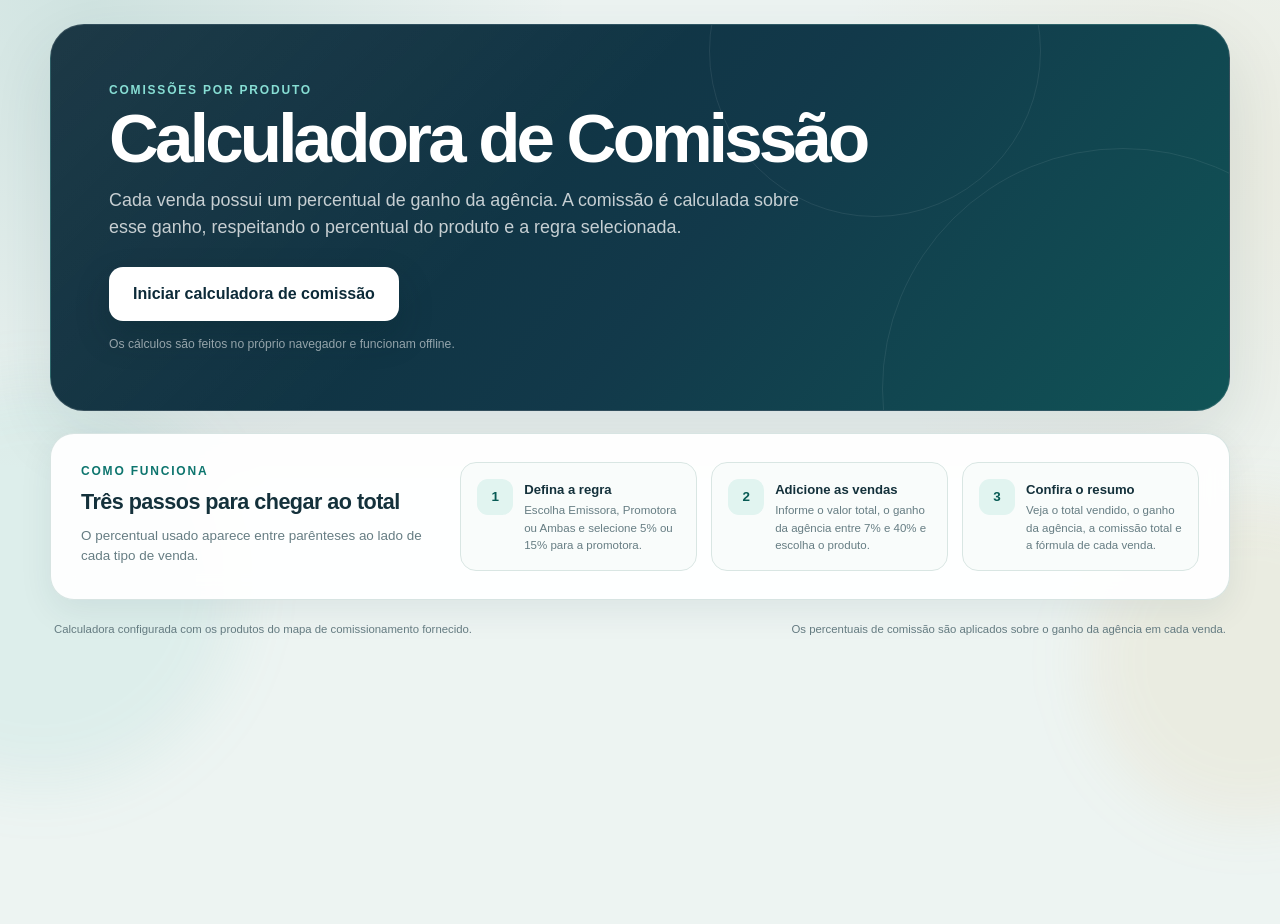
==== commit 14f22277: "Update commission base and PDF export" ====
--- a/calculadora-comissao.html
+++ b/calculadora-comissao.html
@@ -4,7 +4,7 @@
   <meta charset="utf-8">
   <meta name="viewport" content="width=device-width, initial-scale=1">
   <meta name="theme-color" content="#12394a">
-  <meta name="description" content="Calculadora de comissão por produto, com inclusão de várias vendas, escolha de 5% ou 15% para a promotora e resumo detalhado item por item.">
+  <meta name="description" content="Calculadora de comissão por produto, com ganho da agência por venda, inclusão de várias vendas e resumo detalhado item por item.">
   <title>Calculadora de Comissão</title>
   <style>
 :root {
@@ -527,7 +527,8 @@
   position: relative;
 }
 
-.currency-control {
+.currency-control,
+.percent-control {
   display: flex;
   align-items: center;
   min-height: 60px;
@@ -539,6 +540,7 @@
 }
 
 .currency-control:focus-within,
+.percent-control:focus-within,
 .select-wrap:focus-within,
 .search-control:focus-within {
   border-color: rgba(13, 117, 110, 0.6);
@@ -546,12 +548,14 @@
   box-shadow: var(--focus);
 }
 
-.currency-control.invalid {
+.currency-control.invalid,
+.percent-control.invalid {
   border-color: rgba(156, 60, 60, 0.65);
   box-shadow: 0 0 0 4px rgba(156, 60, 60, 0.1);
 }
 
-.currency-control > span {
+.currency-control > span,
+.percent-control > span {
   display: grid;
   align-self: stretch;
   min-width: 58px;
@@ -562,7 +566,13 @@
   font-weight: 850;
 }
 
-.currency-control input {
+.percent-control > span {
+  border-right: 0;
+  border-left: 1px solid var(--line);
+}
+
+.currency-control input,
+.percent-control input {
   width: 100%;
   min-width: 0;
   padding: 14px 16px;
@@ -574,7 +584,8 @@
   font-weight: 790;
 }
 
-.currency-control input::placeholder {
+.currency-control input::placeholder,
+.percent-control input::placeholder {
   color: #a7b8bb;
 }
 
@@ -768,7 +779,7 @@
 
 .summary-metrics {
   display: grid;
-  grid-template-columns: repeat(2, minmax(0, 1fr));
+  grid-template-columns: repeat(auto-fit, minmax(105px, 1fr));
   gap: 10px;
 }
 
@@ -878,7 +889,7 @@
 
 .sale-item {
   display: grid;
-  grid-template-columns: minmax(230px, 1.15fr) minmax(230px, 1.18fr) minmax(105px, 0.48fr) minmax(120px, 0.55fr) auto;
+  grid-template-columns: minmax(230px, 1.05fr) minmax(280px, 1.35fr) minmax(145px, 0.55fr) minmax(120px, 0.5fr) auto;
   gap: 14px;
   align-items: center;
   padding: 18px;
@@ -976,6 +987,14 @@
 .sale-commission-block strong {
   overflow: hidden;
   font-size: 0.86rem;
+  text-overflow: ellipsis;
+  white-space: nowrap;
+}
+
+.sale-value-block small {
+  overflow: hidden;
+  color: var(--muted);
+  font-size: 0.69rem;
   text-overflow: ellipsis;
   white-space: nowrap;
 }
@@ -1235,6 +1254,7 @@
 .copy-button:focus-visible,
 .danger-button:focus-visible,
 .item-action:focus-visible,
+.percent-control:focus-within,
 summary:focus-visible {
   outline: 0;
   box-shadow: var(--focus);
@@ -1255,7 +1275,7 @@
   }
 
   .sale-item {
-    grid-template-columns: minmax(230px, 1.05fr) minmax(230px, 1fr) minmax(110px, 0.48fr) minmax(120px, 0.55fr);
+    grid-template-columns: minmax(230px, 1fr) minmax(230px, 1fr) minmax(130px, 0.55fr) minmax(120px, 0.55fr);
   }
 
   .sale-actions {
@@ -1439,8 +1459,8 @@
       <p class="eyebrow">Comissões por produto</p>
       <h1>Calculadora de Comissão</h1>
       <p class="hero-copy">
-        Cada tipo de venda possui uma porcentagem própria. Configure a regra da promotora,
-        adicione quantas vendas precisar e acompanhe a comissão total com o cálculo de cada item.
+        Cada venda possui um percentual de ganho da agência. A comissão é calculada sobre esse
+        ganho, respeitando o percentual do produto e a regra selecionada.
       </p>
       <button
         class="hero-button"
@@ -1473,14 +1493,14 @@
           <span>2</span>
           <div>
             <strong>Adicione as vendas</strong>
-            <p>Informe o valor, escolha o produto e inclua quantos itens forem necessários.</p>
+            <p>Informe o valor total, o ganho da agência entre 7% e 40% e escolha o produto.</p>
           </div>
         </article>
         <article>
           <span>3</span>
           <div>
             <strong>Confira o resumo</strong>
-            <p>Veja o total vendido, a comissão total e a fórmula detalhada de cada venda.</p>
+            <p>Veja o total vendido, o ganho da agência, a comissão total e a fórmula de cada venda.</p>
           </div>
         </article>
       </div>
@@ -1572,6 +1592,26 @@
           </div>
 
           <div class="field">
+            <label for="agencyRate">Ganho da agência sobre a venda</label>
+            <div class="percent-control">
+              <input
+                id="agencyRate"
+                name="agencyRate"
+                type="number"
+                inputmode="decimal"
+                min="7"
+                max="40"
+                step="0.01"
+                value="10"
+                aria-describedby="agencyRateHint agencyRateError"
+              >
+              <span aria-hidden="true">%</span>
+            </div>
+            <p class="field-hint" id="agencyRateHint">Use um percentual entre 7% e 40%.</p>
+            <p class="field-error" id="agencyRateError" hidden>Informe um percentual entre 7% e 40%.</p>
+          </div>
+
+          <div class="field">
             <label for="saleType">Tipo de venda</label>
             <div class="select-wrap">
               <select id="saleType" name="saleType" required aria-describedby="saleTypeHint"></select>
@@ -1615,6 +1655,10 @@
             <article>
               <span>Total vendido</span>
               <strong id="totalSalesValue">R$ 0,00</strong>
+            </article>
+            <article>
+              <span>Ganho da agência</span>
+              <strong id="totalAgencyGain">R$ 0,00</strong>
             </article>
             <article>
               <span>Taxa média efetiva</span>
@@ -1638,6 +1682,7 @@
           </p>
 
           <div class="summary-actions">
+            <button class="copy-button pdf-button" id="savePdfButton" type="button" disabled>Salvar tabela em PDF</button>
             <button class="copy-button" id="copySummaryButton" type="button" disabled>Copiar resumo detalhado</button>
             <button class="danger-button" id="clearAllButton" type="button" disabled>Limpar todas as vendas</button>
           </div>
@@ -1649,7 +1694,7 @@
           <div>
             <p class="section-kicker">Detalhamento item por item</p>
             <h2 id="salesTitle">Vendas adicionadas</h2>
-            <p>Cada linha mostra o valor da venda, a porcentagem aplicada, a fórmula e a comissão gerada.</p>
+            <p>Cada linha mostra o valor total, o ganho da agência, a fórmula e a comissão gerada.</p>
           </div>
           <span class="list-total" id="listTotal">0 itens</span>
         </div>
@@ -1704,7 +1749,7 @@
 
     <footer>
       <p>Calculadora configurada com os produtos do mapa de comissionamento fornecido.</p>
-      <p>Os percentuais são aplicados diretamente sobre o valor informado em cada venda.</p>
+      <p>Os percentuais de comissão são aplicados sobre o ganho da agência em cada venda.</p>
     </footer>
   </div>
 
@@ -1796,6 +1841,9 @@
   saleValue: document.querySelector("#saleValue"),
   saleValueControl: document.querySelector(".currency-control"),
   saleValueError: document.querySelector("#saleValueError"),
+  agencyRate: document.querySelector("#agencyRate"),
+  agencyRateControl: document.querySelector(".percent-control"),
+  agencyRateError: document.querySelector("#agencyRateError"),
   saleType: document.querySelector("#saleType"),
   currentProductName: document.querySelector("#currentProductName"),
   currentProductMeta: document.querySelector("#currentProductMeta"),
@@ -1808,9 +1856,11 @@
   totalCommission: document.querySelector("#totalCommission"),
   totalCaption: document.querySelector("#totalCaption"),
   totalSalesValue: document.querySelector("#totalSalesValue"),
+  totalAgencyGain: document.querySelector("#totalAgencyGain"),
   averageRate: document.querySelector("#averageRate"),
   totalIssuer: document.querySelector("#totalIssuer"),
   totalPromoter: document.querySelector("#totalPromoter"),
+  savePdfButton: document.querySelector("#savePdfButton"),
   copySummaryButton: document.querySelector("#copySummaryButton"),
   clearAllButton: document.querySelector("#clearAllButton"),
   listTotal: document.querySelector("#listTotal"),
@@ -1884,6 +1934,15 @@
   return Number.isFinite(parsed) && parsed > 0 ? parsed : 0;
 }
 
+function parsePercent(value) {
+  const parsed = Number.parseFloat(String(value || "").replace(",", "."));
+  return Number.isFinite(parsed) ? parsed : 0;
+}
+
+function formatPercentInput(value) {
+  return String(Number.isFinite(value) ? value : 10).replace(",", ".");
+}
+
 function getProduct(code) {
   return products.find((product) => product.code === code) || products.find((product) => product.code === "BILI") || products[0];
 }
@@ -1910,9 +1969,11 @@
 
 function calculateSale(sale) {
   const product = getProduct(sale.productCode);
+  const agencyRate = Number.isFinite(sale.agencyRate) ? sale.agencyRate : 10;
+  const agencyGain = sale.value * (agencyRate / 100);
   const promoterRate = getPromoterRate(product);
-  const issuerCommission = sale.value * (product.issuerRate / 100);
-  const promoterCommission = sale.value * (promoterRate / 100);
+  const issuerCommission = agencyGain * (product.issuerRate / 100);
+  const promoterCommission = agencyGain * (promoterRate / 100);
   const combinedCommission = issuerCommission + promoterCommission;
   const selectedRate = getSelectedRate(product);
 
@@ -1922,6 +1983,8 @@
 
   return {
     product,
+    agencyRate,
+    agencyGain,
     promoterRate,
     issuerCommission,
     promoterCommission,
@@ -1935,12 +1998,14 @@
   return state.sales.reduce((totals, sale) => {
     const calculation = calculateSale(sale);
     totals.salesValue += sale.value;
+    totals.agencyGain += calculation.agencyGain;
     totals.issuer += calculation.issuerCommission;
     totals.promoter += calculation.promoterCommission;
     totals.selected += calculation.selectedCommission;
     return totals;
   }, {
     salesValue: 0,
+    agencyGain: 0,
     issuer: 0,
     promoter: 0,
     selected: 0
@@ -1958,6 +2023,12 @@
   elements.saleValueError.hidden = !show;
   elements.saleValueControl.classList.toggle("invalid", show);
   elements.saleValue.setAttribute("aria-invalid", String(show));
+}
+
+function setAgencyRateError(show) {
+  elements.agencyRateError.hidden = !show;
+  elements.agencyRateControl.classList.toggle("invalid", show);
+  elements.agencyRate.setAttribute("aria-invalid", String(show));
 }
 
 function populateSaleTypes() {
@@ -2049,7 +2120,7 @@
 
 function getComponentDetail(calculation) {
   if (state.role === "ambos") {
-    return `Emissora: ${formatRate(calculation.product.issuerRate)} = ${formatCurrency(calculation.issuerCommission)} · Promotora: ${formatRate(calculation.promoterRate)} = ${formatCurrency(calculation.promoterCommission)}`;
+    return `Base da comissão: ${formatCurrency(calculation.agencyGain)} · Emissora: ${formatRate(calculation.product.issuerRate)} = ${formatCurrency(calculation.issuerCommission)} · Promotora: ${formatRate(calculation.promoterRate)} = ${formatCurrency(calculation.promoterCommission)}`;
   }
 
   if (state.role === "emissor") {
@@ -2087,13 +2158,14 @@
 
       <div class="sale-formula">
         <span>Como foi calculado</span>
-        <strong>${formatCurrency(sale.value)} × ${formatRate(calculation.selectedRate)} = ${formatCurrency(calculation.selectedCommission)}</strong>
+        <strong>${formatCurrency(sale.value)} × ${formatRate(calculation.agencyRate)} = ${formatCurrency(calculation.agencyGain)} × ${formatRate(calculation.selectedRate)} = ${formatCurrency(calculation.selectedCommission)}</strong>
         <small>${getComponentDetail(calculation)}</small>
       </div>
 
       <div class="sale-value-block">
-        <span>Valor da venda</span>
+        <span>Venda / ganho agência</span>
         <strong>${formatCurrency(sale.value)}</strong>
+        <small>${formatRate(calculation.agencyRate)} = ${formatCurrency(calculation.agencyGain)}</small>
       </div>
 
       <div class="sale-commission-block">
@@ -2123,9 +2195,11 @@
   elements.summaryCount.textContent = `${count} ${count === 1 ? "venda" : "vendas"}`;
   elements.totalCommission.textContent = formatCurrency(totals.selected);
   elements.totalSalesValue.textContent = formatCurrency(totals.salesValue);
+  elements.totalAgencyGain.textContent = formatCurrency(totals.agencyGain);
   elements.averageRate.textContent = formatRate(averageRate);
   elements.totalIssuer.textContent = formatCurrency(totals.issuer);
   elements.totalPromoter.textContent = formatCurrency(totals.promoter);
+  elements.savePdfButton.disabled = count === 0;
   elements.copySummaryButton.disabled = count === 0;
   elements.clearAllButton.disabled = count === 0;
 
@@ -2144,13 +2218,18 @@
   renderRateTable();
 }
 
-function resetForm({ preserveProduct = true, focus = true } = {}) {
+function resetForm({ preserveProduct = true, preserveAgencyRate = true, focus = true } = {}) {
   state.editingId = null;
   elements.saleValue.value = "";
   setValueError(false);
+  setAgencyRateError(false);
 
   if (!preserveProduct) {
     elements.saleType.value = "BILI";
+  }
+
+  if (!preserveAgencyRate) {
+    elements.agencyRate.value = "10";
   }
 
   elements.saleFormTitle.textContent = "Adicione uma venda";
@@ -2173,6 +2252,7 @@
 function addOrUpdateSale(event) {
   event.preventDefault();
   const value = parseCurrency(elements.saleValue.value);
+  const agencyRate = parsePercent(elements.agencyRate.value);
 
   if (value <= 0) {
     setValueError(true);
@@ -2181,12 +2261,20 @@
     return;
   }
 
+  if (agencyRate < 7 || agencyRate > 40) {
+    setAgencyRateError(true);
+    elements.agencyRate.focus();
+    showToast("Informe o ganho da agência entre 7% e 40%.");
+    return;
+  }
+
   const productCode = elements.saleType.value;
 
   if (state.editingId) {
     const sale = state.sales.find((item) => item.id === state.editingId);
     if (sale) {
       sale.value = value;
+      sale.agencyRate = agencyRate;
       sale.productCode = productCode;
       showToast("Venda atualizada.");
     }
@@ -2195,12 +2283,12 @@
       ? crypto.randomUUID()
       : `${Date.now()}-${Math.random().toString(16).slice(2)}`;
 
-    state.sales.push({ id, value, productCode });
+    state.sales.push({ id, value, agencyRate, productCode });
     showToast("Venda adicionada ao total.");
   }
 
   renderSales();
-  resetForm({ preserveProduct: true, focus: true });
+  resetForm({ preserveProduct: true, preserveAgencyRate: true, focus: true });
 }
 
 function editSale(id) {
@@ -2209,11 +2297,13 @@
 
   state.editingId = id;
   elements.saleValue.value = inputNumberFormatter.format(sale.value);
+  elements.agencyRate.value = formatPercentInput(sale.agencyRate);
   elements.saleType.value = sale.productCode;
   elements.saleFormTitle.textContent = "Edite a venda selecionada";
   elements.submitSaleButton.textContent = "Salvar alteração";
   elements.cancelEditButton.hidden = false;
   setValueError(false);
+  setAgencyRateError(false);
   updateProductPreview();
 
   elements.saleForm.scrollIntoView({ behavior: "smooth", block: "center" });
@@ -2227,7 +2317,7 @@
   state.sales.splice(saleIndex, 1);
 
   if (state.editingId === id) {
-    resetForm({ preserveProduct: true, focus: false });
+    resetForm({ preserveProduct: true, preserveAgencyRate: true, focus: false });
   }
 
   renderSales();
@@ -2241,7 +2331,7 @@
   if (!confirmed) return;
 
   state.sales = [];
-  resetForm({ preserveProduct: false, focus: false });
+  resetForm({ preserveProduct: false, preserveAgencyRate: false, focus: false });
   renderSales();
   showToast("Todas as vendas foram removidas.");
 }
@@ -2252,13 +2342,15 @@
     "RESUMO DA CALCULADORA DE COMISSÃO",
     `Regra selecionada: ${getRoleLabel()}`,
     `Percentual da promotora nos produtos de 5%: ${formatRate(state.promoterRate)}`,
+    "Comissão calculada sobre o ganho da agência, não sobre o valor total da venda.",
     ""
   ];
 
   state.sales.forEach((sale, index) => {
     const calculation = calculateSale(sale);
     lines.push(`${index + 1}. ${calculation.product.description} (${formatRate(calculation.selectedRate)})`);
-    lines.push(`   ${formatCurrency(sale.value)} × ${formatRate(calculation.selectedRate)} = ${formatCurrency(calculation.selectedCommission)}`);
+    lines.push(`   Venda: ${formatCurrency(sale.value)} | Ganho da agência: ${formatRate(calculation.agencyRate)} = ${formatCurrency(calculation.agencyGain)}`);
+    lines.push(`   Comissão: ${formatCurrency(calculation.agencyGain)} × ${formatRate(calculation.selectedRate)} = ${formatCurrency(calculation.selectedCommission)}`);
 
     if (state.role === "ambos") {
       lines.push(`   Emissora: ${formatCurrency(calculation.issuerCommission)} | Promotora: ${formatCurrency(calculation.promoterCommission)}`);
@@ -2268,11 +2360,104 @@
   lines.push("");
   lines.push(`Quantidade de vendas: ${state.sales.length}`);
   lines.push(`Total vendido: ${formatCurrency(totals.salesValue)}`);
+  lines.push(`Ganho total da agência: ${formatCurrency(totals.agencyGain)}`);
   lines.push(`Total da emissora: ${formatCurrency(totals.issuer)}`);
   lines.push(`Total da promotora: ${formatCurrency(totals.promoter)}`);
   lines.push(`COMISSÃO TOTAL: ${formatCurrency(totals.selected)}`);
 
   return lines.join("\n");
+}
+
+function escapeHtml(value) {
+  return String(value)
+    .replace(/&/g, "&amp;")
+    .replace(/</g, "&lt;")
+    .replace(/>/g, "&gt;")
+    .replace(/"/g, "&quot;");
+}
+
+function buildPdfTableHtml() {
+  const totals = getTotals();
+  const rows = state.sales.map((sale, index) => {
+    const calculation = calculateSale(sale);
+
+    return `
+      <tr>
+        <td>${index + 1}</td>
+        <td>${escapeHtml(calculation.product.description)}<br><small>${escapeHtml(calculation.product.code)} · ${escapeHtml(calculation.product.category)}</small></td>
+        <td>${formatCurrency(sale.value)}</td>
+        <td>${formatRate(calculation.agencyRate)}</td>
+        <td>${formatCurrency(calculation.agencyGain)}</td>
+        <td>${formatRate(calculation.selectedRate)}</td>
+        <td>${formatCurrency(calculation.selectedCommission)}</td>
+      </tr>
+    `;
+  }).join("");
+
+  return `<!doctype html>
+<html lang="pt-BR">
+<head>
+  <meta charset="utf-8">
+  <title>Resumo de comissões</title>
+  <style>
+    @page { margin: 16mm; }
+    * { box-sizing: border-box; }
+    body { color: #14313b; font-family: Arial, sans-serif; font-size: 12px; }
+    h1 { margin: 0 0 6px; font-size: 22px; }
+    p { margin: 0; color: #52686e; }
+    .summary { display: grid; grid-template-columns: repeat(4, 1fr); gap: 8px; margin: 18px 0; }
+    .summary div { border: 1px solid #d9e6e3; border-radius: 8px; padding: 9px; }
+    .summary span { display: block; color: #667d83; font-size: 10px; text-transform: uppercase; }
+    .summary strong { display: block; margin-top: 4px; font-size: 14px; }
+    table { width: 100%; border-collapse: collapse; }
+    th, td { padding: 8px; border: 1px solid #d9e6e3; text-align: left; vertical-align: top; }
+    th { background: #edf4f2; font-size: 10px; text-transform: uppercase; }
+    small { color: #667d83; }
+    .right { text-align: right; }
+  </style>
+</head>
+<body>
+  <h1>Tabela de vendas e comissões</h1>
+  <p>Regra: ${escapeHtml(getRoleLabel())}. A comissão é calculada sobre o ganho da agência.</p>
+  <section class="summary">
+    <div><span>Vendas</span><strong>${state.sales.length}</strong></div>
+    <div><span>Total vendido</span><strong>${formatCurrency(totals.salesValue)}</strong></div>
+    <div><span>Ganho agência</span><strong>${formatCurrency(totals.agencyGain)}</strong></div>
+    <div><span>Comissão total</span><strong>${formatCurrency(totals.selected)}</strong></div>
+  </section>
+  <table>
+    <thead>
+      <tr>
+        <th>#</th>
+        <th>Venda</th>
+        <th>Valor total</th>
+        <th>% agência</th>
+        <th>Ganho agência</th>
+        <th>% comissão</th>
+        <th>Comissão</th>
+      </tr>
+    </thead>
+    <tbody>${rows}</tbody>
+  </table>
+</body>
+</html>`;
+}
+
+function saveTableAsPdf() {
+  if (state.sales.length === 0) return;
+
+  const printWindow = window.open("", "_blank", "width=980,height=720");
+  if (!printWindow) {
+    showToast("Permita pop-ups para gerar o PDF.");
+    return;
+  }
+
+  printWindow.document.open();
+  printWindow.document.write(buildPdfTableHtml());
+  printWindow.document.close();
+  printWindow.focus();
+  printWindow.setTimeout(() => printWindow.print(), 250);
+  showToast("Escolha “Salvar como PDF” na janela de impressão.");
 }
 
 async function copyText(text) {
@@ -2336,13 +2521,18 @@
   elements.saleValue.addEventListener("input", () => {
     if (parseCurrency(elements.saleValue.value) > 0) setValueError(false);
   });
+  elements.agencyRate.addEventListener("input", () => {
+    const agencyRate = parsePercent(elements.agencyRate.value);
+    if (agencyRate >= 7 && agencyRate <= 40) setAgencyRateError(false);
+  });
   elements.saleValue.addEventListener("blur", formatInputOnBlur);
   elements.saleValue.addEventListener("focus", () => elements.saleValue.select());
   elements.roleInputs.forEach((input) => input.addEventListener("change", handleSettingsChange));
   elements.promoterRateInputs.forEach((input) => input.addEventListener("change", handleSettingsChange));
-  elements.cancelEditButton.addEventListener("click", () => resetForm({ preserveProduct: true, focus: true }));
-  elements.clearFormButton.addEventListener("click", () => resetForm({ preserveProduct: false, focus: true }));
+  elements.cancelEditButton.addEventListener("click", () => resetForm({ preserveProduct: true, preserveAgencyRate: true, focus: true }));
+  elements.clearFormButton.addEventListener("click", () => resetForm({ preserveProduct: false, preserveAgencyRate: false, focus: true }));
   elements.clearAllButton.addEventListener("click", clearAllSales);
+  elements.savePdfButton.addEventListener("click", saveTableAsPdf);
   elements.copySummaryButton.addEventListener("click", copySummary);
   elements.rateSearch.addEventListener("input", (event) => renderRateTable(event.target.value));
 
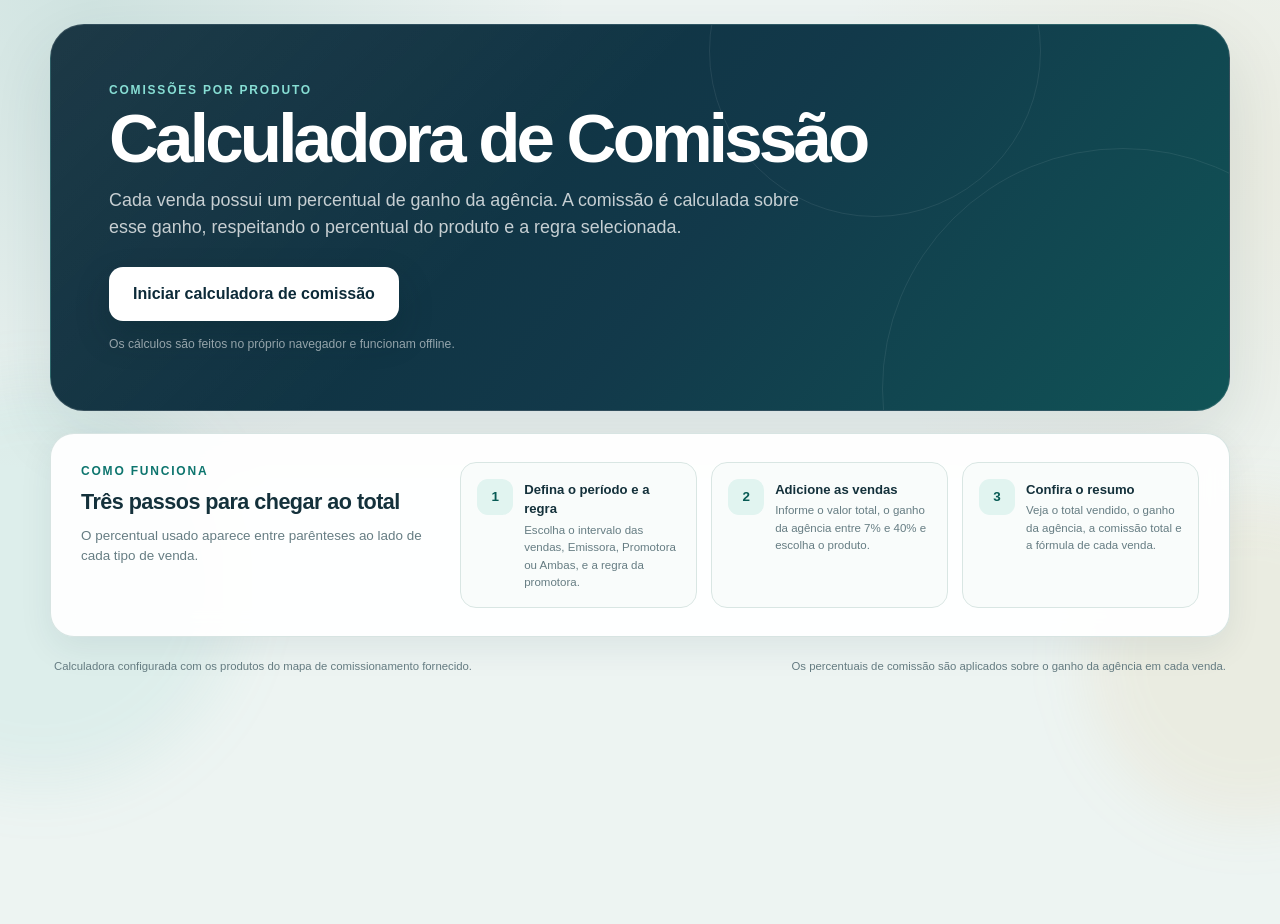
==== commit 7a3690ff: "Add sales period to commission report" ====
--- a/calculadora-comissao.html
+++ b/calculadora-comissao.html
@@ -528,6 +528,8 @@
 }
 
 .currency-control,
+.date-control,
+.number-control,
 .percent-control {
   display: flex;
   align-items: center;
@@ -540,6 +542,8 @@
 }
 
 .currency-control:focus-within,
+.date-control:focus-within,
+.number-control:focus-within,
 .percent-control:focus-within,
 .select-wrap:focus-within,
 .search-control:focus-within {
@@ -549,6 +553,8 @@
 }
 
 .currency-control.invalid,
+.date-control.invalid,
+.number-control.invalid,
 .percent-control.invalid {
   border-color: rgba(156, 60, 60, 0.65);
   box-shadow: 0 0 0 4px rgba(156, 60, 60, 0.1);
@@ -572,6 +578,8 @@
 }
 
 .currency-control input,
+.date-control input,
+.number-control input,
 .percent-control input {
   width: 100%;
   min-width: 0;
@@ -585,8 +593,45 @@
 }
 
 .currency-control input::placeholder,
+.date-control input::placeholder,
+.number-control input::placeholder,
 .percent-control input::placeholder {
   color: #a7b8bb;
+}
+
+.period-fieldset {
+  margin: 0 0 20px;
+  padding: 18px 18px 14px;
+  border: 1px solid var(--line);
+  border-radius: 18px;
+  background: rgba(255, 255, 255, 0.62);
+}
+
+.period-fieldset legend {
+  padding: 0 7px;
+  color: var(--navy);
+  font-size: 0.86rem;
+  font-weight: 820;
+}
+
+.period-grid {
+  display: grid;
+  grid-template-columns: repeat(2, minmax(0, 1fr));
+  gap: 14px;
+}
+
+.period-grid .field {
+  margin-bottom: 0;
+}
+
+.period-fieldset .field-help {
+  margin-top: 10px;
+}
+
+.summary-period {
+  margin: 3px 0 0;
+  color: var(--muted);
+  font-size: 0.76rem;
 }
 
 .select-wrap {
@@ -1254,6 +1299,8 @@
 .copy-button:focus-visible,
 .danger-button:focus-visible,
 .item-action:focus-visible,
+.date-control:focus-within,
+.number-control:focus-within,
 .percent-control:focus-within,
 summary:focus-visible {
   outline: 0;
@@ -1319,6 +1366,10 @@
   }
 
   .settings-grid {
+    grid-template-columns: 1fr;
+  }
+
+  .period-grid {
     grid-template-columns: 1fr;
   }
 
@@ -1485,8 +1536,8 @@
         <article>
           <span>1</span>
           <div>
-            <strong>Defina a regra</strong>
-            <p>Escolha Emissora, Promotora ou Ambas e selecione 5% ou 15% para a promotora.</p>
+            <strong>Defina o período e a regra</strong>
+            <p>Escolha o intervalo das vendas, Emissora, Promotora ou Ambas, e a regra da promotora.</p>
           </div>
         </article>
         <article>
@@ -1513,9 +1564,40 @@
           <div>
             <p class="section-kicker">Configuração geral</p>
             <h2 id="settingsTitle">Defina como a comissão será calculada</h2>
-            <p>Alterar uma opção abaixo recalcula automaticamente todas as vendas adicionadas.</p>
+            <p>Selecione o período das vendas e ajuste a regra de comissão.</p>
           </div>
         </div>
+
+        <fieldset class="period-fieldset">
+          <legend>Período das vendas</legend>
+          <div class="period-grid">
+            <div class="field">
+              <label for="periodStart">Data inicial</label>
+              <div class="date-control">
+                <input
+                  id="periodStart"
+                  name="periodStart"
+                  type="date"
+                  aria-describedby="periodError"
+                >
+              </div>
+            </div>
+
+            <div class="field">
+              <label for="periodEnd">Data final</label>
+              <div class="date-control">
+                <input
+                  id="periodEnd"
+                  name="periodEnd"
+                  type="date"
+                  aria-describedby="periodError"
+                >
+              </div>
+            </div>
+          </div>
+          <p class="field-help">Esse período será incluído no detalhamento e no PDF.</p>
+          <p class="field-error" id="periodError" hidden>Selecione um período válido para as vendas.</p>
+        </fieldset>
 
         <div class="settings-grid">
           <fieldset class="choice-fieldset">
@@ -1612,6 +1694,25 @@
           </div>
 
           <div class="field">
+            <label for="saleNumber">Número da venda</label>
+            <div class="number-control">
+              <input
+                id="saleNumber"
+                name="saleNumber"
+                type="number"
+                inputmode="numeric"
+                min="1"
+                step="1"
+                autocomplete="off"
+                placeholder="Exemplo: 12345"
+                aria-describedby="saleNumberHint saleNumberError"
+              >
+            </div>
+            <p class="field-hint" id="saleNumberHint">Informe o número de identificação da venda.</p>
+            <p class="field-error" id="saleNumberError" hidden>Informe um número de venda válido.</p>
+          </div>
+
+          <div class="field">
             <label for="saleType">Tipo de venda</label>
             <div class="select-wrap">
               <select id="saleType" name="saleType" required aria-describedby="saleTypeHint"></select>
@@ -1644,6 +1745,7 @@
               <p class="section-kicker">Resumo automático</p>
               <h2 id="summaryTitle">Comissão total</h2>
               <p id="summaryRuleLabel">Comissão da promotora</p>
+              <p class="summary-period" id="summaryPeriodLabel">Período não selecionado</p>
             </div>
             <span class="summary-count" id="summaryCount">0 vendas</span>
           </div>
@@ -1809,6 +1911,8 @@
 const state = {
   role: "promotor",
   promoterRate: 15,
+  periodStart: "",
+  periodEnd: "",
   sales: [],
   editingId: null
 };
@@ -1835,6 +1939,9 @@
   calculatorArea: document.querySelector("#calculatorArea"),
   roleInputs: [...document.querySelectorAll('input[name="role"]')],
   promoterRateInputs: [...document.querySelectorAll('input[name="promoterRate"]')],
+  periodStart: document.querySelector("#periodStart"),
+  periodEnd: document.querySelector("#periodEnd"),
+  periodError: document.querySelector("#periodError"),
   roleHelp: document.querySelector("#roleHelp"),
   saleForm: document.querySelector("#saleForm"),
   saleFormTitle: document.querySelector("#saleFormTitle"),
@@ -1844,6 +1951,9 @@
   agencyRate: document.querySelector("#agencyRate"),
   agencyRateControl: document.querySelector(".percent-control"),
   agencyRateError: document.querySelector("#agencyRateError"),
+  saleNumber: document.querySelector("#saleNumber"),
+  saleNumberControl: document.querySelector(".number-control"),
+  saleNumberError: document.querySelector("#saleNumberError"),
   saleType: document.querySelector("#saleType"),
   currentProductName: document.querySelector("#currentProductName"),
   currentProductMeta: document.querySelector("#currentProductMeta"),
@@ -1852,6 +1962,7 @@
   cancelEditButton: document.querySelector("#cancelEditButton"),
   clearFormButton: document.querySelector("#clearFormButton"),
   summaryRuleLabel: document.querySelector("#summaryRuleLabel"),
+  summaryPeriodLabel: document.querySelector("#summaryPeriodLabel"),
   summaryCount: document.querySelector("#summaryCount"),
   totalCommission: document.querySelector("#totalCommission"),
   totalCaption: document.querySelector("#totalCaption"),
@@ -1882,6 +1993,30 @@
   return `${numberFormatter.format(Number.isFinite(value) ? value : 0)}%`;
 }
 
+function formatDate(value) {
+  if (!value || typeof value !== "string") return "";
+  const [year, month, day] = value.split("-").map(Number);
+  if (!year || !month || !day) return "";
+  return new Intl.DateTimeFormat("pt-BR", {
+    day: "2-digit",
+    month: "2-digit",
+    year: "numeric"
+  }).format(new Date(year, month - 1, day));
+}
+
+function getPeriodLabel() {
+  if (!state.periodStart || !state.periodEnd) return "Período não selecionado";
+  const startLabel = formatDate(state.periodStart);
+  const endLabel = formatDate(state.periodEnd);
+  if (!startLabel || !endLabel) return "Período não selecionado";
+  if (state.periodStart === state.periodEnd) return startLabel;
+  return `${startLabel} a ${endLabel}`;
+}
+
+function isValidPeriod() {
+  return Boolean(state.periodStart && state.periodEnd && state.periodStart <= state.periodEnd);
+}
+
 function normalizeSearch(value) {
   return String(value || "")
     .normalize("NFD")
@@ -1937,6 +2072,11 @@
 function parsePercent(value) {
   const parsed = Number.parseFloat(String(value || "").replace(",", "."));
   return Number.isFinite(parsed) ? parsed : 0;
+}
+
+function parseSaleNumber(value) {
+  const parsed = Number.parseInt(String(value || "").replace(/\D/g, ""), 10);
+  return Number.isFinite(parsed) && parsed > 0 ? parsed : 0;
 }
 
 function formatPercentInput(value) {
@@ -2031,6 +2171,20 @@
   elements.agencyRate.setAttribute("aria-invalid", String(show));
 }
 
+function setSaleNumberError(show) {
+  elements.saleNumberError.hidden = !show;
+  elements.saleNumberControl.classList.toggle("invalid", show);
+  elements.saleNumber.setAttribute("aria-invalid", String(show));
+}
+
+function setPeriodError(show) {
+  elements.periodError.hidden = !show;
+  elements.periodStart.closest(".date-control").classList.toggle("invalid", show);
+  elements.periodEnd.closest(".date-control").classList.toggle("invalid", show);
+  elements.periodStart.setAttribute("aria-invalid", String(show));
+  elements.periodEnd.setAttribute("aria-invalid", String(show));
+}
+
 function populateSaleTypes() {
   const previousCode = elements.saleType.value || "BILI";
   const classifications = [...new Set(products.map((product) => product.classification))];
@@ -2081,6 +2235,7 @@
 
   elements.roleHelp.textContent = messages[state.role];
   elements.summaryRuleLabel.textContent = getRoleLabel();
+  elements.summaryPeriodLabel.textContent = getPeriodLabel();
 }
 
 function renderRateTable(filter = elements.rateSearch.value) {
@@ -2152,7 +2307,7 @@
         <span class="sale-index">Venda<br>${index + 1}</span>
         <div>
           <h3>${calculation.product.description} <span>(${formatRate(calculation.selectedRate)})</span></h3>
-          <p>${calculation.product.code} · ${calculation.product.category} · ${calculation.product.classification} · ${getRoleLabel()}</p>
+          <p>Venda nº ${sale.saleNumber || index + 1} · Período: ${getPeriodLabel()} · ${calculation.product.code} · ${calculation.product.category} · ${calculation.product.classification} · ${getRoleLabel()}</p>
         </div>
       </div>
 
@@ -2221,8 +2376,10 @@
 function resetForm({ preserveProduct = true, preserveAgencyRate = true, focus = true } = {}) {
   state.editingId = null;
   elements.saleValue.value = "";
+  elements.saleNumber.value = "";
   setValueError(false);
   setAgencyRateError(false);
+  setSaleNumberError(false);
 
   if (!preserveProduct) {
     elements.saleType.value = "BILI";
@@ -2253,6 +2410,14 @@
   event.preventDefault();
   const value = parseCurrency(elements.saleValue.value);
   const agencyRate = parsePercent(elements.agencyRate.value);
+  const saleNumber = parseSaleNumber(elements.saleNumber.value);
+
+  if (!isValidPeriod()) {
+    setPeriodError(true);
+    elements.periodStart.focus();
+    showToast("Selecione um período válido para as vendas.");
+    return;
+  }
 
   if (value <= 0) {
     setValueError(true);
@@ -2268,6 +2433,13 @@
     return;
   }
 
+  if (saleNumber <= 0) {
+    setSaleNumberError(true);
+    elements.saleNumber.focus();
+    showToast("Informe um número de venda válido.");
+    return;
+  }
+
   const productCode = elements.saleType.value;
 
   if (state.editingId) {
@@ -2275,6 +2447,7 @@
     if (sale) {
       sale.value = value;
       sale.agencyRate = agencyRate;
+      sale.saleNumber = saleNumber;
       sale.productCode = productCode;
       showToast("Venda atualizada.");
     }
@@ -2283,7 +2456,7 @@
       ? crypto.randomUUID()
       : `${Date.now()}-${Math.random().toString(16).slice(2)}`;
 
-    state.sales.push({ id, value, agencyRate, productCode });
+    state.sales.push({ id, value, agencyRate, saleNumber, productCode });
     showToast("Venda adicionada ao total.");
   }
 
@@ -2298,12 +2471,14 @@
   state.editingId = id;
   elements.saleValue.value = inputNumberFormatter.format(sale.value);
   elements.agencyRate.value = formatPercentInput(sale.agencyRate);
+  elements.saleNumber.value = sale.saleNumber || "";
   elements.saleType.value = sale.productCode;
   elements.saleFormTitle.textContent = "Edite a venda selecionada";
   elements.submitSaleButton.textContent = "Salvar alteração";
   elements.cancelEditButton.hidden = false;
   setValueError(false);
   setAgencyRateError(false);
+  setSaleNumberError(false);
   updateProductPreview();
 
   elements.saleForm.scrollIntoView({ behavior: "smooth", block: "center" });
@@ -2340,6 +2515,7 @@
   const totals = getTotals();
   const lines = [
     "RESUMO DA CALCULADORA DE COMISSÃO",
+    `Período das vendas: ${getPeriodLabel()}`,
     `Regra selecionada: ${getRoleLabel()}`,
     `Percentual da promotora nos produtos de 5%: ${formatRate(state.promoterRate)}`,
     "Comissão calculada sobre o ganho da agência, não sobre o valor total da venda.",
@@ -2348,7 +2524,8 @@
 
   state.sales.forEach((sale, index) => {
     const calculation = calculateSale(sale);
-    lines.push(`${index + 1}. ${calculation.product.description} (${formatRate(calculation.selectedRate)})`);
+    lines.push(`${index + 1}. Venda nº ${sale.saleNumber || index + 1} - ${calculation.product.description} (${formatRate(calculation.selectedRate)})`);
+    lines.push(`   Período: ${getPeriodLabel()}`);
     lines.push(`   Venda: ${formatCurrency(sale.value)} | Ganho da agência: ${formatRate(calculation.agencyRate)} = ${formatCurrency(calculation.agencyGain)}`);
     lines.push(`   Comissão: ${formatCurrency(calculation.agencyGain)} × ${formatRate(calculation.selectedRate)} = ${formatCurrency(calculation.selectedCommission)}`);
 
@@ -2384,6 +2561,8 @@
     return `
       <tr>
         <td>${index + 1}</td>
+        <td>${sale.saleNumber || index + 1}</td>
+        <td>${escapeHtml(getPeriodLabel())}</td>
         <td>${escapeHtml(calculation.product.description)}<br><small>${escapeHtml(calculation.product.code)} · ${escapeHtml(calculation.product.category)}</small></td>
         <td>${formatCurrency(sale.value)}</td>
         <td>${formatRate(calculation.agencyRate)}</td>
@@ -2418,7 +2597,7 @@
 </head>
 <body>
   <h1>Tabela de vendas e comissões</h1>
-  <p>Regra: ${escapeHtml(getRoleLabel())}. A comissão é calculada sobre o ganho da agência.</p>
+  <p>Período: ${escapeHtml(getPeriodLabel())}. Regra: ${escapeHtml(getRoleLabel())}. A comissão é calculada sobre o ganho da agência.</p>
   <section class="summary">
     <div><span>Vendas</span><strong>${state.sales.length}</strong></div>
     <div><span>Total vendido</span><strong>${formatCurrency(totals.salesValue)}</strong></div>
@@ -2429,6 +2608,8 @@
     <thead>
       <tr>
         <th>#</th>
+        <th>Nº venda</th>
+        <th>Período</th>
         <th>Venda</th>
         <th>Valor total</th>
         <th>% agência</th>
@@ -2499,13 +2680,24 @@
   }
 
   elements.calculatorArea.scrollIntoView({ behavior: "smooth", block: "start" });
-  window.setTimeout(() => elements.saleValue.focus(), wasHidden ? 450 : 250);
+  window.setTimeout(() => {
+    const focusTarget = isValidPeriod() ? elements.saleValue : elements.periodStart;
+    focusTarget.focus();
+  }, wasHidden ? 450 : 250);
 }
 
 function handleSettingsChange() {
   state.role = elements.roleInputs.find((input) => input.checked)?.value || "promotor";
   state.promoterRate = Number(elements.promoterRateInputs.find((input) => input.checked)?.value || 15);
   refreshAllCalculations();
+}
+
+function handlePeriodChange() {
+  state.periodStart = elements.periodStart.value;
+  state.periodEnd = elements.periodEnd.value;
+  setPeriodError(false);
+  updateSettingsCopy();
+  renderSales();
 }
 
 function initialize() {
@@ -2516,6 +2708,8 @@
   renderRateTable();
 
   elements.startCalculator.addEventListener("click", startCalculator);
+  elements.periodStart.addEventListener("change", handlePeriodChange);
+  elements.periodEnd.addEventListener("change", handlePeriodChange);
   elements.saleForm.addEventListener("submit", addOrUpdateSale);
   elements.saleType.addEventListener("change", updateProductPreview);
   elements.saleValue.addEventListener("input", () => {
@@ -2524,6 +2718,9 @@
   elements.agencyRate.addEventListener("input", () => {
     const agencyRate = parsePercent(elements.agencyRate.value);
     if (agencyRate >= 7 && agencyRate <= 40) setAgencyRateError(false);
+  });
+  elements.saleNumber.addEventListener("input", () => {
+    if (parseSaleNumber(elements.saleNumber.value) > 0) setSaleNumberError(false);
   });
   elements.saleValue.addEventListener("blur", formatInputOnBlur);
   elements.saleValue.addEventListener("focus", () => elements.saleValue.select());
